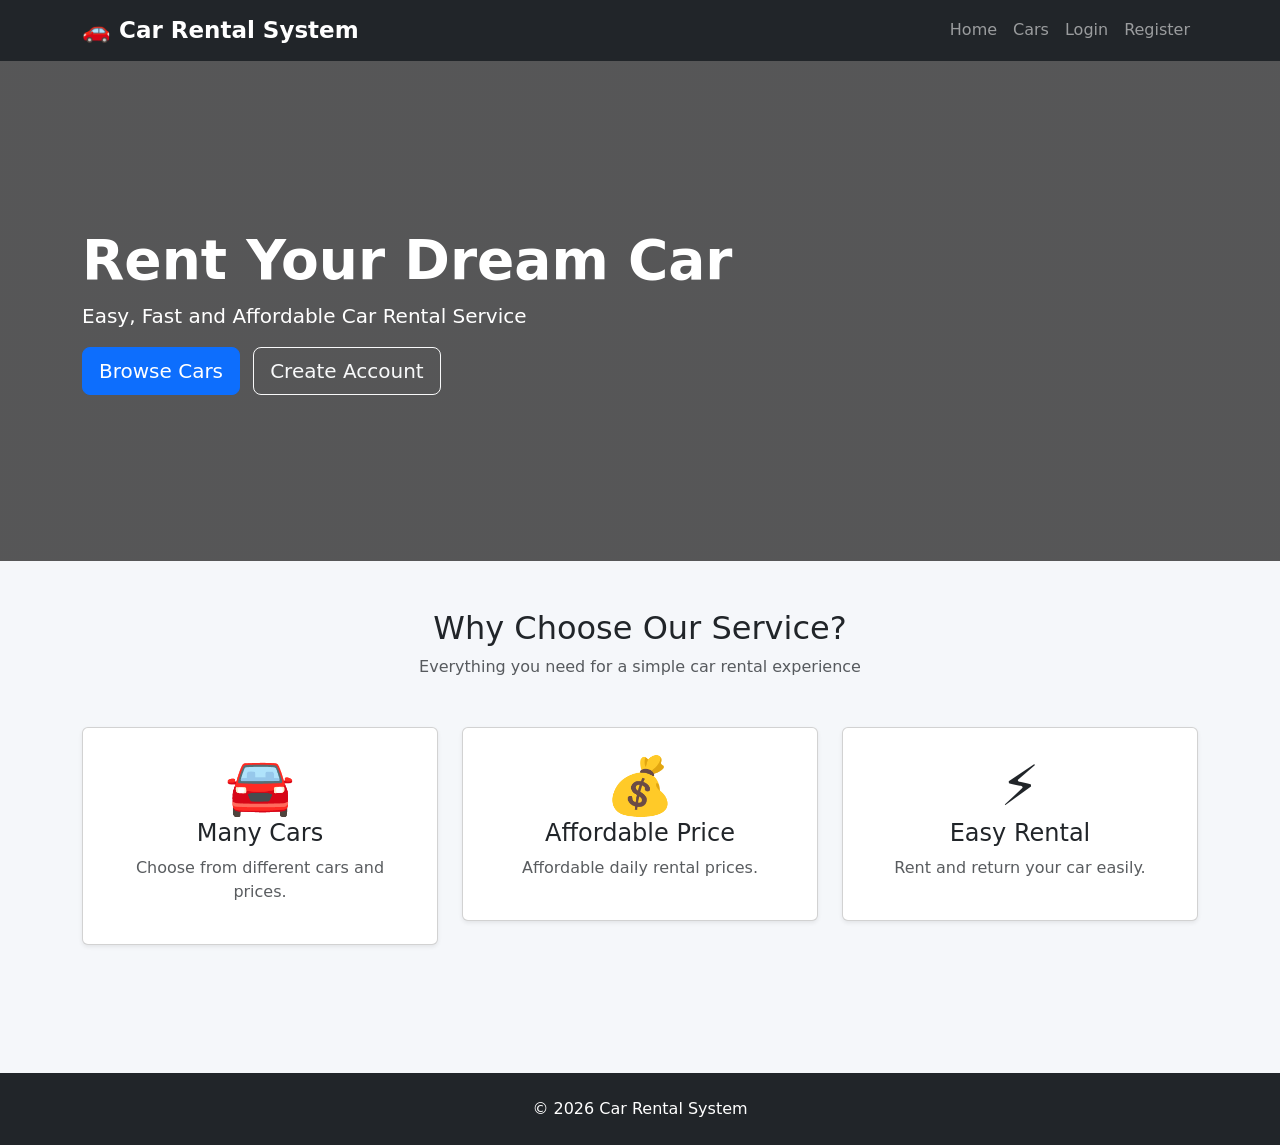
==== Rental_car/index.html @ 581799af "Make code" ====
<!DOCTYPE html>
<html lang="en">
<head>
    <meta charset="UTF-8">
    <meta name="viewport" content="width=device-width, initial-scale=1.0">

    <title>Car Rental System</title>

    <link
        href="https://cdn.jsdelivr.net/npm/bootstrap@5.3.3/dist/css/bootstrap.min.css"
        rel="stylesheet"
    >

    <style>
        body {
            background: #f5f7fa;
        }

        .navbar-brand {
            font-weight: bold;
            font-size: 23px;
        }

        .hero {
            min-height: 500px;
            display: flex;
            align-items: center;
            background:
                linear-gradient(
                    rgba(0, 0, 0, 0.65),
                    rgba(0, 0, 0, 0.65)
                ),
                url("https://images.unsplash.com/photo-1503376780353-7e6692767b70")
                center/cover;
            color: white;
        }

        .hero h1 {
            font-size: 55px;
            font-weight: bold;
        }

        .section {
            display: none;
        }

        .section.active {
            display: block;
        }

        .car-card {
            transition: 0.3s;
            border: none;
            overflow: hidden;
        }

        .car-card:hover {
            transform: translateY(-7px);
        }

        .car-image {
            height: 220px;
            object-fit: cover;
        }

        .dashboard-card {
            border: none;
            border-radius: 15px;
        }

        .dashboard-icon {
            font-size: 35px;
        }

        .auth-card {
            max-width: 500px;
            margin: auto;
        }

        .profile-box {
            background: white;
            border-radius: 15px;
            padding: 30px;
        }

        footer {
            margin-top: 80px;
        }

        .status-available {
            color: green;
            font-weight: bold;
        }

        .status-rented {
            color: red;
            font-weight: bold;
        }

        .table-responsive {
            border-radius: 10px;
        }
    </style>
</head>

<body>


<!-- ================= NAVBAR ================= -->

<nav class="navbar navbar-expand-lg navbar-dark bg-dark sticky-top">

    <div class="container">

        <a
            class="navbar-brand"
            href="#"
            onclick="showSection('home')"
        >
            🚗 Car Rental System
        </a>

        <button
            class="navbar-toggler"
            type="button"
            data-bs-toggle="collapse"
            data-bs-target="#navbarMenu"
        >
            <span class="navbar-toggler-icon"></span>
        </button>

        <div
            class="collapse navbar-collapse"
            id="navbarMenu"
        >

            <ul class="navbar-nav ms-auto">

                <li class="nav-item">
                    <a
                        class="nav-link"
                        href="#"
                        onclick="showSection('home')"
                    >
                        Home
                    </a>
                </li>

                <li class="nav-item">
                    <a
                        class="nav-link"
                        href="#"
                        onclick="showSection('cars')"
                    >
                        Cars
                    </a>
                </li>

                <li
                    class="nav-item"
                    id="myRentalMenu"
                    style="display:none;"
                >
                    <a
                        class="nav-link"
                        href="#"
                        onclick="showSection('myRentals')"
                    >
                        My Rentals
                    </a>
                </li>

                <li
                    class="nav-item"
                    id="profileMenu"
                    style="display:none;"
                >
                    <a
                        class="nav-link"
                        href="#"
                        onclick="showSection('profile')"
                    >
                        Profile
                    </a>
                </li>

                <li
                    class="nav-item"
                    id="adminMenu"
                    style="display:none;"
                >
                    <a
                        class="nav-link"
                        href="#"
                        onclick="showSection('admin')"
                    >
                        Admin
                    </a>
                </li>

                <li
                    class="nav-item"
                    id="loginMenu"
                >
                    <a
                        class="nav-link"
                        href="#"
                        onclick="showSection('login')"
                    >
                        Login
                    </a>
                </li>

                <li
                    class="nav-item"
                    id="registerMenu"
                >
                    <a
                        class="nav-link"
                        href="#"
                        onclick="showSection('register')"
                    >
                        Register
                    </a>
                </li>

                <li
                    class="nav-item"
                    id="logoutMenu"
                    style="display:none;"
                >
                    <a
                        class="nav-link text-danger"
                        href="#"
                        onclick="logout()"
                    >
                        Logout
                    </a>
                </li>

            </ul>

        </div>

    </div>

</nav>


<!-- ================= HOME ================= -->

<section
    id="home"
    class="section active"
>

    <div class="hero">

        <div class="container">

            <h1>
                Rent Your Dream Car
            </h1>

            <p class="lead">
                Easy, Fast and Affordable Car Rental Service
            </p>

            <button
                class="btn btn-primary btn-lg me-2"
                onclick="showSection('cars')"
            >
                Browse Cars
            </button>

            <button
                class="btn btn-outline-light btn-lg"
                onclick="showSection('register')"
            >
                Create Account
            </button>

        </div>

    </div>


    <div class="container py-5">

        <div class="text-center mb-5">

            <h2>
                Why Choose Our Service?
            </h2>

            <p class="text-muted">
                Everything you need for a simple car rental experience
            </p>

        </div>


        <div class="row g-4">

            <div class="col-md-4">

                <div class="card shadow-sm text-center p-4">

                    <div class="display-4">
                        🚘
                    </div>

                    <h4>
                        Many Cars
                    </h4>

                    <p class="text-muted">
                        Choose from different cars and prices.
                    </p>

                </div>

            </div>


            <div class="col-md-4">

                <div class="card shadow-sm text-center p-4">

                    <div class="display-4">
                        💰
                    </div>

                    <h4>
                        Affordable Price
                    </h4>

                    <p class="text-muted">
                        Affordable daily rental prices.
                    </p>

                </div>

            </div>


            <div class="col-md-4">

                <div class="card shadow-sm text-center p-4">

                    <div class="display-4">
                        ⚡
                    </div>

                    <h4>
                        Easy Rental
                    </h4>

                    <p class="text-muted">
                        Rent and return your car easily.
                    </p>

                </div>

            </div>

        </div>

    </div>

</section>


<!-- ================= CARS ================= -->

<section
    id="cars"
    class="section"
>

    <div class="container py-5">

        <div class="text-center mb-4">

            <h2>
                Available Cars
            </h2>

            <p class="text-muted">
                Find the perfect car for your trip
            </p>

        </div>


        <div class="row mb-4 g-3">

            <div class="col-md-6">

                <input
                    type="text"
                    id="searchCar"
                    class="form-control"
                    placeholder="Search car..."
                    onkeyup="displayCars()"
                >

            </div>


            <div class="col-md-3">

                <select
                    id="filterType"
                    class="form-select"
                    onchange="displayCars()"
                >

                    <option value="All">
                        All Types
                    </option>

                    <option value="Sedan">
                        Sedan
                    </option>

                    <option value="SUV">
                        SUV
                    </option>

                    <option value="Pickup">
                        Pickup
                    </option>

                    <option value="Luxury">
                        Luxury
                    </option>

                </select>

            </div>

        </div>


        <div
            class="row g-4"
            id="carList"
        ></div>

    </div>

</section>


<!-- ================= LOGIN ================= -->

<section
    id="login"
    class="section"
>

    <div class="container py-5">

        <div class="card shadow p-4 auth-card">

            <h2 class="text-center mb-4">
                Login
            </h2>


            <div class="mb-3">

                <label class="form-label">
                    Email
                </label>

                <input
                    type="email"
                    id="loginEmail"
                    class="form-control"
                    placeholder="Enter your email"
                >

            </div>


            <div class="mb-3">

                <label class="form-label">
                    Password
                </label>

                <input
                    type="password"
                    id="loginPassword"
                    class="form-control"
                    placeholder="Enter your password"
                >

            </div>


            <div class="mb-3">

                <label class="form-label">
                    Login As
                </label>

                <select
                    id="loginRole"
                    class="form-select"
                >

                    <option value="customer">
                        Customer
                    </option>

                    <option value="admin">
                        Admin
                    </option>

                </select>

            </div>


            <button
                class="btn btn-primary w-100"
                onclick="login()"
            >
                Login
            </button>


            <div class="text-center mt-4">

                <p class="mb-1">
                    Don't have an account?
                </p>

                <button
                    class="btn btn-outline-primary"
                    onclick="showSection('register')"
                >
                    Create Customer Account
                </button>

            </div>


            <hr>


            <div class="text-center">

                <small class="text-muted">
                    Admin Login
                </small>

                <br>

                <small>
                    Email: admin@gmail.com
                </small>

                <br>

                <small>
                    Password: admin123
                </small>

            </div>

        </div>

    </div>

</section>


<!-- ================= REGISTER ================= -->

<section
    id="register"
    class="section"
>

    <div class="container py-5">

        <div class="card shadow p-4 auth-card">

            <h2 class="text-center mb-4">
                Customer Registration
            </h2>


            <div class="mb-3">

                <label class="form-label">
                    Full Name
                </label>

                <input
                    type="text"
                    id="registerName"
                    class="form-control"
                    placeholder="Enter your full name"
                >

            </div>


            <div class="mb-3">

                <label class="form-label">
                    Email
                </label>

                <input
                    type="email"
                    id="registerEmail"
                    class="form-control"
                    placeholder="Enter your email"
                >

            </div>


            <div class="mb-3">

                <label class="form-label">
                    Phone
                </label>

                <input
                    type="text"
                    id="registerPhone"
                    class="form-control"
                    placeholder="Enter phone number"
                >

            </div>


            <div class="mb-3">

                <label class="form-label">
                    Password
                </label>

                <input
                    type="password"
                    id="registerPassword"
                    class="form-control"
                    placeholder="Create password"
                >

            </div>


            <div class="mb-3">

                <label class="form-label">
                    Confirm Password
                </label>

                <input
                    type="password"
                    id="registerConfirmPassword"
                    class="form-control"
                    placeholder="Confirm password"
                >

            </div>


            <button
                class="btn btn-success w-100"
                onclick="registerCustomer()"
            >
                Create Account
            </button>

        </div>

    </div>

</section>


<!-- ================= RENTAL ================= -->

<section
    id="rental"
    class="section"
>

    <div class="container py-5">

        <div class="card shadow p-4 auth-card">

            <h2 class="mb-4">
                Rent Car
            </h2>


            <div id="selectedCarInfo"></div>


            <div class="mb-3">

                <label class="form-label">
                    Rental Date
                </label>

                <input
                    type="date"
                    id="rentalDate"
                    class="form-control"
                >

            </div>


            <div class="mb-3">

                <label class="form-label">
                    Return Date
                </label>

                <input
                    type="date"
                    id="returnDate"
                    class="form-control"
                >

            </div>


            <div class="alert alert-info">

                <strong>
                    Note:
                </strong>

                Rental price is calculated per day.

            </div>


            <button
                class="btn btn-success w-100"
                onclick="confirmRental()"
            >
                Confirm Rental
            </button>

        </div>

    </div>

</section>


<!-- ================= MY RENTALS ================= -->

<section
    id="myRentals"
    class="section"
>

    <div class="container py-5">

        <div class="d-flex justify-content-between align-items-center mb-4">

            <h2>
                My Rentals
            </h2>

            <button
                class="btn btn-primary"
                onclick="showSection('cars')"
            >
                Rent Another Car
            </button>

        </div>


        <div class="table-responsive">

            <table class="table table-bordered table-hover bg-white">

                <thead class="table-dark">

                    <tr>

                        <th>ID</th>

                        <th>Car</th>

                        <th>Rental Date</th>

                        <th>Return Date</th>

                        <th>Days</th>

                        <th>Rental</th>

                        <th>Late Fee</th>

                        <th>Total</th>

                        <th>Status</th>

                        <th>Action</th>

                    </tr>

                </thead>

                <tbody
                    id="rentalTable"
                ></tbody>

            </table>

        </div>

    </div>

</section>


<!-- ================= PROFILE ================= -->

<section
    id="profile"
    class="section"
>

    <div class="container py-5">

        <div class="profile-box shadow">

            <h2 class="mb-4">
                My Profile
            </h2>

            <div id="profileInfo"></div>

        </div>

    </div>

</section>


<!-- ================= ADMIN ================= -->

<section
    id="admin"
    class="section"
>

    <div class="container py-5">

        <div class="d-flex justify-content-between mb-4">

            <h2>
                Admin Dashboard
            </h2>

            <span
                class="badge bg-dark p-2"
            >
                Administrator
            </span>

        </div>


        <!-- DASHBOARD CARDS -->

        <div class="row g-4 mb-5">

            <div class="col-md-3">

                <div class="card dashboard-card shadow p-4 text-center">

                    <div class="dashboard-icon">
                        🚗
                    </div>

                    <h6>
                        Total Cars
                    </h6>

                    <h2 id="totalCars">
                        0
                    </h2>

                </div>

            </div>


            <div class="col-md-3">

                <div class="card dashboard-card shadow p-4 text-center">

                    <div class="dashboard-icon">
                        ✅
                    </div>

                    <h6>
                        Available
                    </h6>

                    <h2 id="availableCars">
                        0
                    </h2>

                </div>

            </div>


            <div class="col-md-3">

                <div class="card dashboard-card shadow p-4 text-center">

                    <div class="dashboard-icon">
                        🔑
                    </div>

                    <h6>
                        Rented
                    </h6>

                    <h2 id="rentedCars">
                        0
                    </h2>

                </div>

            </div>


            <div class="col-md-3">

                <div class="card dashboard-card shadow p-4 text-center">

                    <div class="dashboard-icon">
                        👥
                    </div>

                    <h6>
                        Customers
                    </h6>

                    <h2 id="totalCustomers">
                        0
                    </h2>

                </div>

            </div>

        </div>


        <!-- ADD CAR -->

        <div class="card shadow p-4 mb-5">

            <h4 class="mb-4">
                Add New Car
            </h4>

            <div class="row g-3">

                <div class="col-md-3">

                    <input
                        type="text"
                        id="carName"
                        class="form-control"
                        placeholder="Car Name"
                    >

                </div>


                <div class="col-md-2">

                    <select
                        id="carType"
                        class="form-select"
                    >

                        <option value="Sedan">
                            Sedan
                        </option>

                        <option value="SUV">
                            SUV
                        </option>

                        <option value="Pickup">
                            Pickup
                        </option>

                        <option value="Luxury">
                            Luxury
                        </option>

                    </select>

                </div>


                <div class="col-md-2">

                    <input
                        type="number"
                        id="carPrice"
                        class="form-control"
                        placeholder="Price / Day"
                    >

                </div>


                <div class="col-md-3">

                    <input
                        type="text"
                        id="carImage"
                        class="form-control"
                        placeholder="Image URL"
                    >

                </div>


                <div class="col-md-2">

                    <button
                        class="btn btn-success w-100"
                        onclick="addCar()"
                    >
                        Add Car
                    </button>

                </div>

            </div>

        </div>


        <!-- CAR MANAGEMENT -->

        <div class="card shadow p-4 mb-5">

            <h4 class="mb-4">
                Manage Cars
            </h4>

            <div class="table-responsive">

                <table class="table table-bordered">

                    <thead class="table-dark">

                        <tr>

                            <th>ID</th>

                            <th>Car</th>

                            <th>Type</th>

                            <th>Price</th>

                            <th>Status</th>

                            <th>Action</th>

                        </tr>

                    </thead>

                    <tbody
                        id="adminCarTable"
                    ></tbody>

                </table>

            </div>

        </div>


        <!-- CUSTOMERS -->

        <div class="card shadow p-4 mb-5">

            <h4 class="mb-4">
                Customer Management
            </h4>

            <div class="table-responsive">

                <table class="table table-bordered">

                    <thead class="table-dark">

                        <tr>

                            <th>ID</th>

                            <th>Name</th>

                            <th>Email</th>

                            <th>Phone</th>

                            <th>Action</th>

                        </tr>

                    </thead>

                    <tbody
                        id="customerTable"
                    ></tbody>

                </table>

            </div>

        </div>


        <!-- RENTALS -->

        <div class="card shadow p-4">

            <h4 class="mb-4">
                Rental Management
            </h4>

            <div class="table-responsive">

                <table class="table table-bordered">

                    <thead class="table-dark">

                        <tr>

                            <th>ID</th>

                            <th>Customer</th>

                            <th>Car</th>

                            <th>Rental Date</th>

                            <th>Return Date</th>

                            <th>Total</th>

                            <th>Status</th>

                        </tr>

                    </thead>

                    <tbody
                        id="adminRentalTable"
                    ></tbody>

                </table>

            </div>

        </div>

    </div>

</section>


<!-- ================= FOOTER ================= -->

<footer class="bg-dark text-white text-center p-4">

    <p class="mb-0">
        © 2026 Car Rental System
    </p>

</footer>


<script>

/* ================= DEFAULT CARS ================= */

let cars =
JSON.parse(localStorage.getItem("cars")) || [

    {
        id: 1,
        name: "Toyota Camry",
        type: "Sedan",
        price: 45,
        image: "https://images.unsplash.com/photo-1621007947382-bb3c3994e3fb"
    },

    {
        id: 2,
        name: "Honda Civic",
        type: "Sedan",
        price: 40,
        image: "https://images.unsplash.com/photo-1552519507-da3b142c6e3d"
    },

    {
        id: 3,
        name: "Toyota RAV4",
        type: "SUV",
        price: 55,
        image: "https://images.unsplash.com/photo-1519641471654-76ce0107ad1b"
    },

    {
        id: 4,
        name: "Ford Ranger",
        type: "Pickup",
        price: 60,
        image: "https://images.unsplash.com/photo-1592838064575-70ed626d3a0e"
    },

    {
        id: 5,
        name: "Toyota Fortuner",
        type: "SUV",
        price: 65,
        image: "https://images.unsplash.com/photo-1606664515524-ed2f786a0bd6"
    },

    {
        id: 6,
        name: "Mercedes C-Class",
        type: "Luxury",
        price: 100,
        image: "https://images.unsplash.com/photo-1618843479313-40f8afb4b4d8"
    }

];


/* ================= CUSTOMERS ================= */

let customers =
JSON.parse(localStorage.getItem("customers")) || [];


/* ================= RENTALS ================= */

let rentals =
JSON.parse(localStorage.getItem("rentals")) || [];


/* ================= CURRENT USER ================= */

let currentUser =
JSON.parse(localStorage.getItem("currentUser")) || null;


/* ================= SELECTED CAR ================= */

let selectedCar = null;


/* ================= ADMIN ACCOUNT ================= */

const ADMIN_EMAIL =
"admin@gmail.com";

const ADMIN_PASSWORD =
"admin123";


/* ================= SAVE FUNCTIONS ================= */

function saveCars() {

    localStorage.setItem(
        "cars",
        JSON.stringify(cars)
    );

}


function saveCustomers() {

    localStorage.setItem(
        "customers",
        JSON.stringify(customers)
    );

}


function saveRentals() {

    localStorage.setItem(
        "rentals",
        JSON.stringify(rentals)
    );

}


/* ================= SHOW SECTION ================= */

function showSection(sectionId) {

    document
        .querySelectorAll(".section")
        .forEach(section => {

            section.classList.remove("active");

        });


    const section =
        document.getElementById(sectionId);


    if (section) {

        section.classList.add("active");

    }


    if (sectionId === "cars") {

        displayCars();

    }


    if (sectionId === "myRentals") {

        displayMyRentals();

    }


    if (sectionId === "profile") {

        displayProfile();

    }


    if (sectionId === "admin") {

        displayAdmin();

    }


    window.scrollTo(0, 0);

}


/* ================= REGISTER ================= */

function registerCustomer() {

    const name =
        document
        .getElementById("registerName")
        .value.trim();


    const email =
        document
        .getElementById("registerEmail")
        .value.trim()
        .toLowerCase();


    const phone =
        document
        .getElementById("registerPhone")
        .value.trim();


    const password =
        document
        .getElementById("registerPassword")
        .value;


    const confirmPassword =
        document
        .getElementById("registerConfirmPassword")
        .value;


    if (
        !name ||
        !email ||
        !phone ||
        !password ||
        !confirmPassword
    ) {

        alert(
            "Please fill in all fields."
        );

        return;

    }


    if (password !== confirmPassword) {

        alert(
            "Passwords do not match."
        );

        return;

    }


    if (password.length < 4) {

        alert(
            "Password must be at least 4 characters."
        );

        return;

    }


    if (
        email === ADMIN_EMAIL
    ) {

        alert(
            "This email is reserved for Admin."
        );

        return;

    }


    const existingCustomer =
        customers.find(
            customer =>
            customer.email === email
        );


    if (existingCustomer) {

        alert(
            "This email is already registered."
        );

        return;

    }


    const customer = {

        id: Date.now(),

        name: name,

        email: email,

        phone: phone,

        password: password

    };


    customers.push(customer);

    saveCustomers();


    alert(
        "Account created successfully!"
    );


    document
        .getElementById("registerName")
        .value = "";

    document
        .getElementById("registerEmail")
        .value = "";

    document
        .getElementById("registerPhone")
        .value = "";

    document
        .getElementById("registerPassword")
        .value = "";

    document
        .getElementById("registerConfirmPassword")
        .value = "";


    showSection("login");

}


/* ================= LOGIN ================= */

function login() {

    const email =
        document
        .getElementById("loginEmail")
        .value.trim()
        .toLowerCase();


    const password =
        document
        .getElementById("loginPassword")
        .value;


    const role =
        document
        .getElementById("loginRole")
        .value;


    if (!email || !password) {

        alert(
            "Please enter email and password."
        );

        return;

    }


    /* ADMIN LOGIN */

    if (role === "admin") {

        if (
            email === ADMIN_EMAIL &&
            password === ADMIN_PASSWORD
        ) {

            currentUser = {

                role: "admin",

                email: ADMIN_EMAIL,

                name: "Administrator"

            };


            localStorage.setItem(
                "currentUser",
                JSON.stringify(currentUser)
            );


            alert(
                "Admin login successful!"
            );


            updateNavbar();

            showSection("admin");

            return;

        }


        alert(
            "Invalid Admin email or password."
        );

        return;

    }


    /* CUSTOMER LOGIN */

    const customer =
        customers.find(
            user =>
            user.email === email &&
            user.password === password
        );


    if (!customer) {

        alert(
            "Invalid Customer email or password."
        );

        return;

    }


    currentUser = {

        role: "customer",

        id: customer.id,

        name: customer.name,

        email: customer.email,

        phone: customer.phone

    };


    localStorage.setItem(
        "currentUser",
        JSON.stringify(currentUser)
    );


    alert(
        "Customer login successful!"
    );


    updateNavbar();

    showSection("cars");

}


/* ================= LOGOUT ================= */

function logout() {

    currentUser = null;

    localStorage.removeItem(
        "currentUser"
    );


    updateNavbar();

    alert(
        "You have been logged out."
    );


    showSection("home");

}


/* ================= NAVBAR ================= */

function updateNavbar() {

    document
        .getElementById("loginMenu")
        .style.display =
        currentUser
        ? "none"
        : "block";


    document
        .getElementById("registerMenu")
        .style.display =
        currentUser
        ? "none"
        : "block";


    document
        .getElementById("logoutMenu")
        .style.display =
        currentUser
        ? "block"
        : "none";


    document
        .getElementById("myRentalMenu")
        .style.display =
        currentUser &&
        currentUser.role === "customer"
        ? "block"
        : "none";


    document
        .getElementById("profileMenu")
        .style.display =
        currentUser &&
        currentUser.role === "customer"
        ? "block"
        : "none";


    document
        .getElementById("adminMenu")
        .style.display =
        currentUser &&
        currentUser.role === "admin"
        ? "block"
        : "none";

}


/* ================= DISPLAY CARS ================= */

function displayCars() {

    const search =
        document
        .getElementById("searchCar")
        ?.value
        .toLowerCase() || "";


    const type =
        document
        .getElementById("filterType")
        ?.value || "All";


    const rentedCarIds =
        rentals

        .filter(
            rental =>
            rental.status === "Rented"
        )

        .map(
            rental =>
            rental.carId
        );


    const carList =
        document.getElementById(
            "carList"
        );


    carList.innerHTML = "";


    cars

        .filter(car =>
            car.name
            .toLowerCase()
            .includes(search)
        )

        .filter(car =>
            type === "All" ||
            car.type === type
        )

        .forEach(car => {

            const isRented =
                rentedCarIds.includes(
                    car.id
                );


            carList.innerHTML += `

                <div class="col-md-4">

                    <div class="card car-card shadow-sm h-100">

                        <img
                            src="${car.image}?auto=format&fit=crop&w=900&q=80"
                            class="card-img-top car-image"
                        >

                        <div class="card-body">

                            <h5 class="card-title">
                                ${car.name}
                            </h5>

                            <p class="text-muted mb-2">
                                Type: ${car.type}
                            </p>

                            <h4 class="text-primary">
                                $${car.price}
                                <small class="text-muted">
                                    / day
                                </small>
                            </h4>

                            <p>

                                <span class="badge ${
                                    isRented
                                    ? "bg-danger"
                                    : "bg-success"
                                }">

                                    ${
                                        isRented
                                        ? "Rented"
                                        : "Available"
                                    }

                                </span>

                            </p>

                            <button
                                class="btn ${
                                    isRented
                                    ? "btn-secondary"
                                    : "btn-primary"
                                } w-100"

                                ${
                                    isRented
                                    ? "disabled"
                                    : `onclick="rentCar(${car.id})"`
                                }
                            >

                                ${
                                    isRented
                                    ? "Not Available"
                                    : "Rent Now"
                                }

                            </button>

                        </div>

                    </div>

                </div>

            `;

        });

}


/* ================= RENT CAR ================= */

function rentCar(carId) {

    if (
        !currentUser ||
        currentUser.role !== "customer"
    ) {

        alert(
            "Please login as Customer first."
        );

        showSection("login");

        return;

    }


    selectedCar =
        cars.find(
            car => car.id === carId
        );


    if (!selectedCar) {

        return;

    }


    document
        .getElementById(
            "selectedCarInfo"
        )
        .innerHTML = `

        <div class="alert alert-primary">

            <h5>
                ${selectedCar.name}
            </h5>

            <p class="mb-0">
                Type: ${selectedCar.type}
            </p>

            <p class="mb-0">
                Price: $${selectedCar.price} / day
            </p>

        </div>

    `;


    showSection("rental");

}


/* ================= CONFIRM RENTAL ================= */

function confirmRental() {

    if (!selectedCar) {

        return;

    }


    const rentalDate =
        document
        .getElementById("rentalDate")
        .value;


    const returnDate =
        document
        .getElementById("returnDate")
        .value;


    if (!rentalDate || !returnDate) {

        alert(
            "Please select both dates."
        );

        return;

    }


    const start =
        new Date(rentalDate);


    const end =
        new Date(returnDate);


    if (end <= start) {

        alert(
            "Return date must be after rental date."
        );

        return;

    }


    const milliseconds =
        end - start;


    const days =
        Math.ceil(
            milliseconds /
            (1000 * 60 * 60 * 24)
        );


    const rentalPrice =
        days * selectedCar.price;


    const rental = {

        id: Date.now(),

        customerId:
            currentUser.id,

        customerName:
            currentUser.name,

        customerEmail:
            currentUser.email,

        carId:
            selectedCar.id,

        carName:
            selectedCar.name,

        pricePerDay:
            selectedCar.price,

        rentalDate:
            rentalDate,

        returnDate:
            returnDate,

        days:
            days,

        rentalPrice:
            rentalPrice,

        lateFee:
            0,

        total:
            rentalPrice,

        status:
            "Rented",

        payment:
            "Pending"

    };


    rentals.push(rental);

    saveRentals();


    alert(
        "Rental successful!\n\n" +
        "Car: " + selectedCar.name +
        "\nDays: " + days +
        "\nTotal: $" + rentalPrice
    );


    selectedCar = null;


    showSection("myRentals");

}


/* ================= MY RENTALS ================= */

function displayMyRentals() {

    const table =
        document.getElementById(
            "rentalTable"
        );


    table.innerHTML = "";


    if (
        !currentUser ||
        currentUser.role !== "customer"
    ) {

        table.innerHTML = `

            <tr>

                <td
                    colspan="10"
                    class="text-center"
                >
                    Please login as Customer.
                </td>

            </tr>

        `;

        return;

    }


    const myRentals =
        rentals.filter(
            rental =>
            rental.customerId ===
            currentUser.id
        );


    if (myRentals.length === 0) {

        table.innerHTML = `

            <tr>

                <td
                    colspan="10"
                    class="text-center"
                >

                    You have no rental records.

                </td>

            </tr>

        `;

        return;

    }


    myRentals.forEach(rental => {

        table.innerHTML += `

            <tr>

                <td>
                    ${rental.id}
                </td>

                <td>
                    ${rental.carName}
                </td>

                <td>
                    ${rental.rentalDate}
                </td>

                <td>
                    ${rental.returnDate}
                </td>

                <td>
                    ${rental.days}
                </td>

                <td>
                    $${rental.rentalPrice}
                </td>

                <td>
                    $${rental.lateFee}
                </td>

                <td>
                    <strong>
                        $${rental.total}
                    </strong>
                </td>

                <td>

                    <span class="badge ${
                        rental.status === "Rented"
                        ? "bg-warning text-dark"
                        : "bg-success"
                    }">

                        ${rental.status}

                    </span>

                </td>

                <td>

                    ${
                        rental.status === "Rented"

                        ?

                        `

                        <button
                            class="btn btn-sm btn-danger mb-1"
                            onclick="returnCar(${rental.id})"
                        >
                            Return
                        </button>

                        <button
                            class="btn btn-sm btn-success"
                            onclick="payRental(${rental.id})"
                        >
                            Pay
                        </button>

                        `

                        :

                        `

                        <span class="text-success">
                            Completed
                        </span>

                        `

                    }

                </td>

            </tr>

        `;

    });

}


/* ================= RETURN CAR ================= */

function returnCar(rentalId) {

    const rental =
        rentals.find(
            r => r.id === rentalId
        );


    if (!rental) {

        return;

    }


    const today =
        new Date();


    const expectedReturn =
        new Date(
            rental.returnDate
        );


    let lateFee = 0;


    if (today > expectedReturn) {

        const difference =
            today - expectedReturn;


        const lateDays =
            Math.ceil(
                difference /
                (1000 * 60 * 60 * 24)
            );


        lateFee =
            lateDays * 20;


        alert(
            "Late Return!\n" +
            "Late Days: " +
            lateDays +
            "\nLate Fee: $" +
            lateFee
        );

    }


    rental.lateFee =
        lateFee;


    rental.total =
        rental.rentalPrice +
        lateFee;


    rental.status =
        "Returned";


    saveRentals();


    alert(
        "Car returned successfully!\n" +
        "Total: $" +
        rental.total
    );


    displayMyRentals();

    displayCars();

}


/* ================= PAYMENT ================= */

function payRental(rentalId) {

    const rental =
        rentals.find(
            r => r.id === rentalId
        );


    if (!rental) {

        return;

    }


    if (rental.payment === "Paid") {

        alert(
            "This rental has already been paid."
        );

        return;

    }


    const confirmPayment =
        confirm(
            "Pay $" +
            rental.total +
            " for this rental?"
        );


    if (!confirmPayment) {

        return;

    }


    rental.payment =
        "Paid";


    saveRentals();


    alert(
        "Payment successful!"
    );


    displayMyRentals();

}


/* ================= PROFILE ================= */

function displayProfile() {

    const profile =
        document.getElementById(
            "profileInfo"
        );


    if (
        !currentUser ||
        currentUser.role !== "customer"
    ) {

        profile.innerHTML = `
            <div class="alert alert-warning">
                Please login as Customer.
            </div>
        `;

        return;

    }


    profile.innerHTML = `

        <div class="row">

            <div class="col-md-6">

                <h5>
                    Full Name
                </h5>

                <p>
                    ${currentUser.name}
                </p>

            </div>


            <div class="col-md-6">

                <h5>
                    Email
                </h5>

                <p>
                    ${currentUser.email}
                </p>

            </div>


            <div class="col-md-6">

                <h5>
                    Phone
                </h5>

                <p>
                    ${currentUser.phone}
                </p>

            </div>


            <div class="col-md-6">

                <h5>
                    Account Type
                </h5>

                <p>
                    Customer
                </p>

            </div>

        </div>

    `;

}


/* ================= ADD CAR ================= */

function addCar() {

    if (
        !currentUser ||
        currentUser.role !== "admin"
    ) {

        alert(
            "Admin access required."
        );

        return;

    }


    const name =
        document
        .getElementById("carName")
        .value.trim();


    const type =
        document
        .getElementById("carType")
        .value;


    const price =
        Number(
            document
            .getElementById("carPrice")
            .value
        );


    const image =
        document
        .getElementById("carImage")
        .value.trim();


    if (!name || !price) {

        alert(
            "Please enter car name and price."
        );

        return;

    }


    const newCar = {

        id: Date.now(),

        name: name,

        type: type,

        price: price,

        image:
            image ||
            "https://images.unsplash.com/photo-1503376780353-7e6692767b70"

    };


    cars.push(newCar);

    saveCars();


    document
        .getElementById("carName")
        .value = "";


    document
        .getElementById("carPrice")
        .value = "";


    document
        .getElementById("carImage")
        .value = "";


    alert(
        "Car added successfully!"
    );


    displayAdmin();

    displayCars();

}


/* ================= DELETE CAR ================= */

function deleteCar(carId) {

    const car =
        cars.find(
            c => c.id === carId
        );


    if (!car) {

        return;

    }


    const used =
        rentals.some(
            rental =>
            rental.carId === carId &&
            rental.status === "Rented"
        );


    if (used) {

        alert(
            "This car is currently rented."
        );

        return;

    }


    const confirmDelete =
        confirm(
            "Delete " +
            car.name +
            "?"
        );


    if (!confirmDelete) {

        return;

    }


    cars =
        cars.filter(
            car =>
            car.id !== carId
        );


    saveCars();


    displayAdmin();

    displayCars();

}


/* ================= EDIT CAR ================= */

function editCar(carId) {

    const car =
        cars.find(
            c => c.id === carId
        );


    if (!car) {

        return;

    }


    const newName =
        prompt(
            "Enter car name:",
            car.name
        );


    if (!newName) {

        return;

    }


    const newPrice =
        prompt(
            "Enter price per day:",
            car.price
        );


    if (!newPrice) {

        return;

    }


    car.name =
        newName;


    car.price =
        Number(newPrice);


    saveCars();


    displayAdmin();

    displayCars();

}


/* ================= ADMIN DASHBOARD ================= */

function displayAdmin() {

    if (
        !currentUser ||
        currentUser.role !== "admin"
    ) {

        alert(
            "Admin access required."
        );

        showSection("login");

        return;

    }


    const rentedCars =
        rentals.filter(
            rental =>
            rental.status === "Rented"
        );


    document
        .getElementById("totalCars")
        .innerText =
        cars.length;


    document
        .getElementById("availableCars")
        .innerText =
        cars.length -
        rentedCars.length;


    document
        .getElementById("rentedCars")
        .innerText =
        rentedCars.length;


    document
        .getElementById("totalCustomers")
        .innerText =
        customers.length;


    displayAdminCars();

    displayCustomers();

    displayAdminRentals();

}


/* ================= ADMIN CAR TABLE ================= */

function displayAdminCars() {

    const table =
        document.getElementById(
            "adminCarTable"
        );


    table.innerHTML = "";


    cars.forEach(car => {

        const rented =
            rentals.some(
                rental =>
                rental.carId === car.id &&
                rental.status === "Rented"
            );


        table.innerHTML += `

            <tr>

                <td>
                    ${car.id}
                </td>

                <td>
                    ${car.name}
                </td>

                <td>
                    ${car.type}
                </td>

                <td>
                    $${car.price}
                </td>

                <td>

                    <span class="badge ${
                        rented
                        ? "bg-danger"
                        : "bg-success"
                    }">

                        ${
                            rented
                            ? "Rented"
                            : "Available"
                        }

                    </span>

                </td>

                <td>

                    <button
                        class="btn btn-sm btn-warning"
                        onclick="editCar(${car.id})"
                    >
                        Edit
                    </button>

                    <button
                        class="btn btn-sm btn-danger"
                        onclick="deleteCar(${car.id})"
                    >
                        Delete
                    </button>

                </td>

            </tr>

        `;

    });

}


/* ================= CUSTOMER TABLE ================= */

function displayCustomers() {

    const table =
        document.getElementById(
            "customerTable"
        );


    table.innerHTML = "";


    customers.forEach(customer => {

        table.innerHTML += `

            <tr>

                <td>
                    ${customer.id}
                </td>

                <td>
                    ${customer.name}
                </td>

                <td>
                    ${customer.email}
                </td>

                <td>
                    ${customer.phone}
                </td>

                <td>

                    <button
                        class="btn btn-sm btn-danger"
                        onclick="deleteCustomer(${customer.id})"
                    >
                        Delete
                    </button>

                </td>

            </tr>

        `;

    });

}


/* ================= DELETE CUSTOMER ================= */

function deleteCustomer(customerId) {

    const customer =
        customers.find(
            c => c.id === customerId
        );


    if (!customer) {

        return;

    }


    const confirmDelete =
        confirm(
            "Delete customer " +
            customer.name +
            "?"
        );


    if (!confirmDelete) {

        return;

    }


    customers =
        customers.filter(
            customer =>
            customer.id !== customerId
        );


    saveCustomers();


    displayAdmin();

}


/* ================= ADMIN RENTAL TABLE ================= */

function displayAdminRentals() {

    const table =
        document.getElementById(
            "adminRentalTable"
        );


    table.innerHTML = "";


    if (rentals.length === 0) {

        table.innerHTML = `

            <tr>

                <td
                    colspan="7"
                    class="text-center"
                >
                    No rental records.
                </td>

            </tr>

        `;

        return;

    }


    rentals.forEach(rental => {

        table.innerHTML += `

            <tr>

                <td>
                    ${rental.id}
                </td>

                <td>
                    ${rental.customerName}
                    <br>
                    <small>
                        ${rental.customerEmail}
                    </small>
                </td>

                <td>
                    ${rental.carName}
                </td>

                <td>
                    ${rental.rentalDate}
                </td>

                <td>
                    ${rental.returnDate}
                </td>

                <td>
                    $${rental.total}
                    <br>

                    <small class="${
                        rental.payment === "Paid"
                        ? "text-success"
                        : "text-danger"
                    }">

                        ${rental.payment}

                    </small>

                </td>

                <td>

                    <span class="badge ${
                        rental.status === "Rented"
                        ? "bg-warning text-dark"
                        : "bg-success"
                    }">

                        ${rental.status}

                    </span>

                </td>

            </tr>

        `;

    });

}


/* ================= INITIALIZE ================= */

updateNavbar();

displayCars();

</script>


<script
    src="https://cdn.jsdelivr.net/npm/bootstrap@5.3.3/dist/js/bootstrap.bundle.min.js"
></script>

</body>
</html>
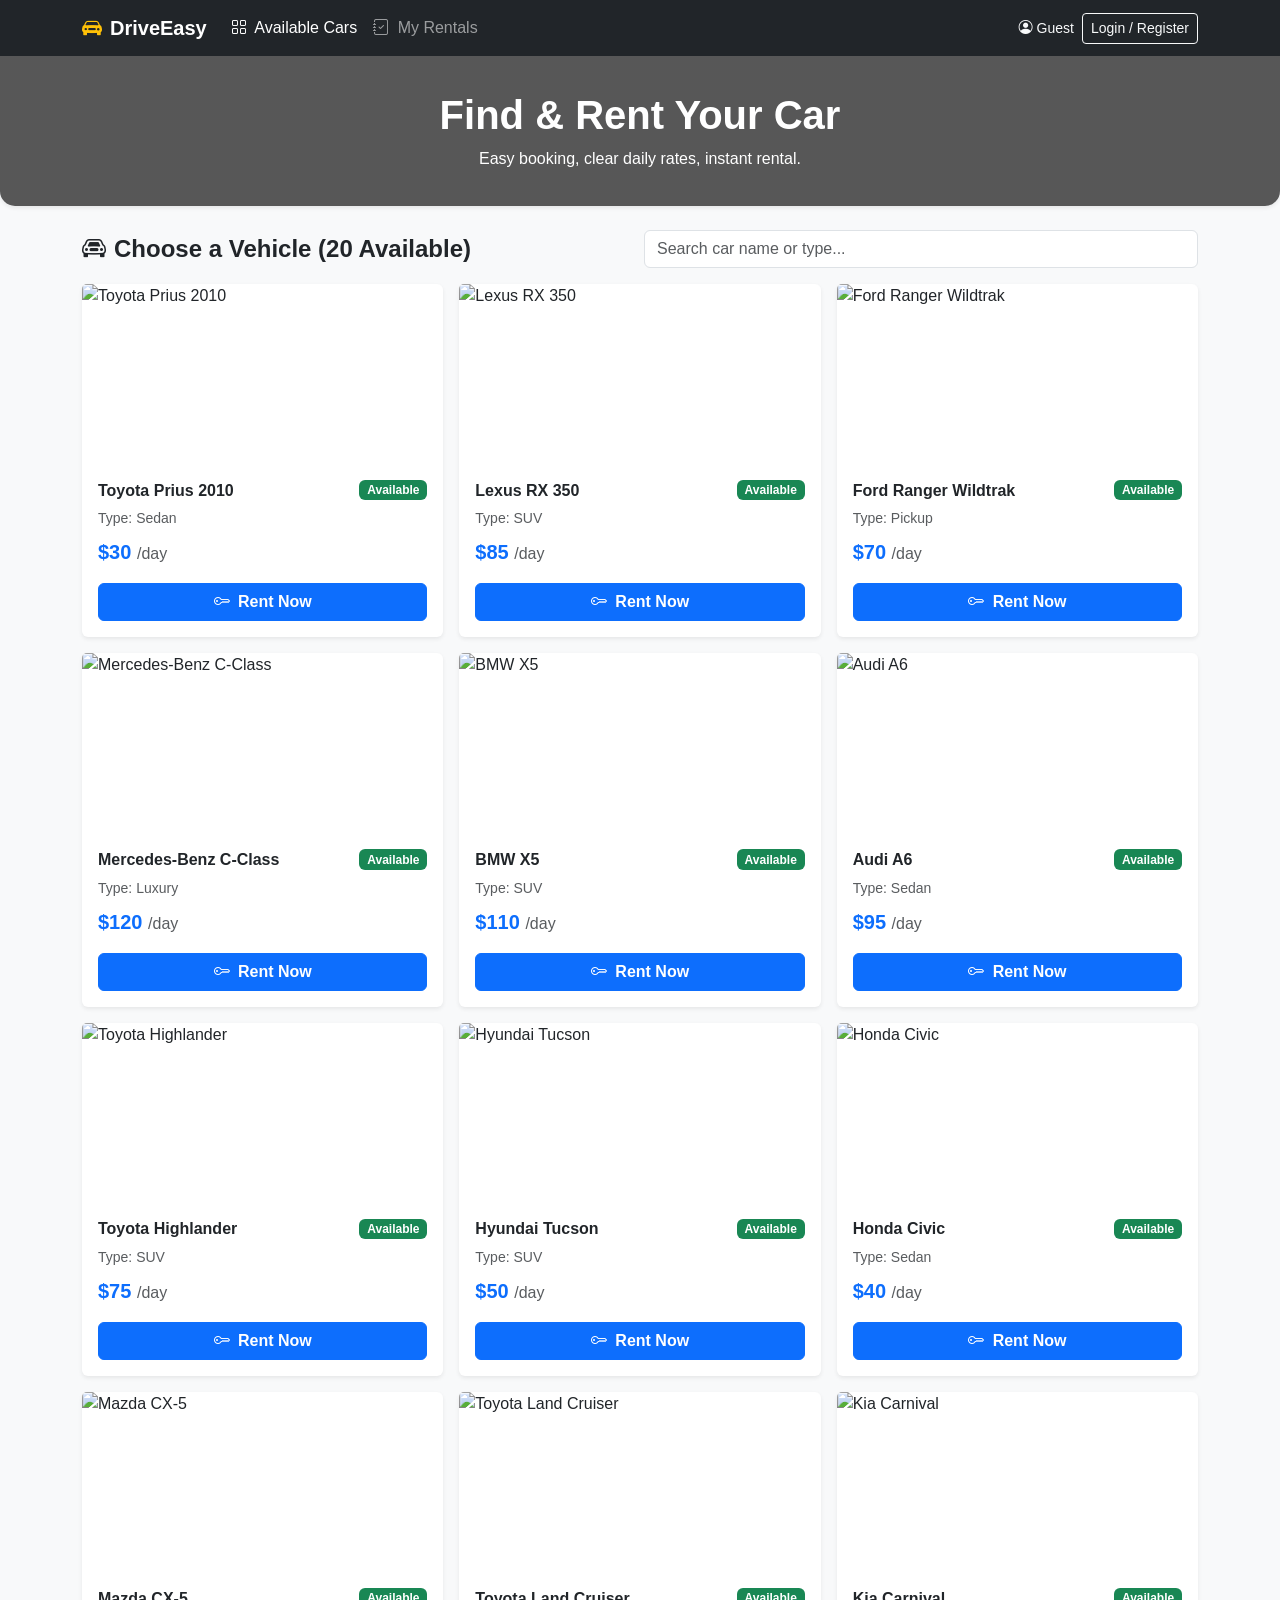
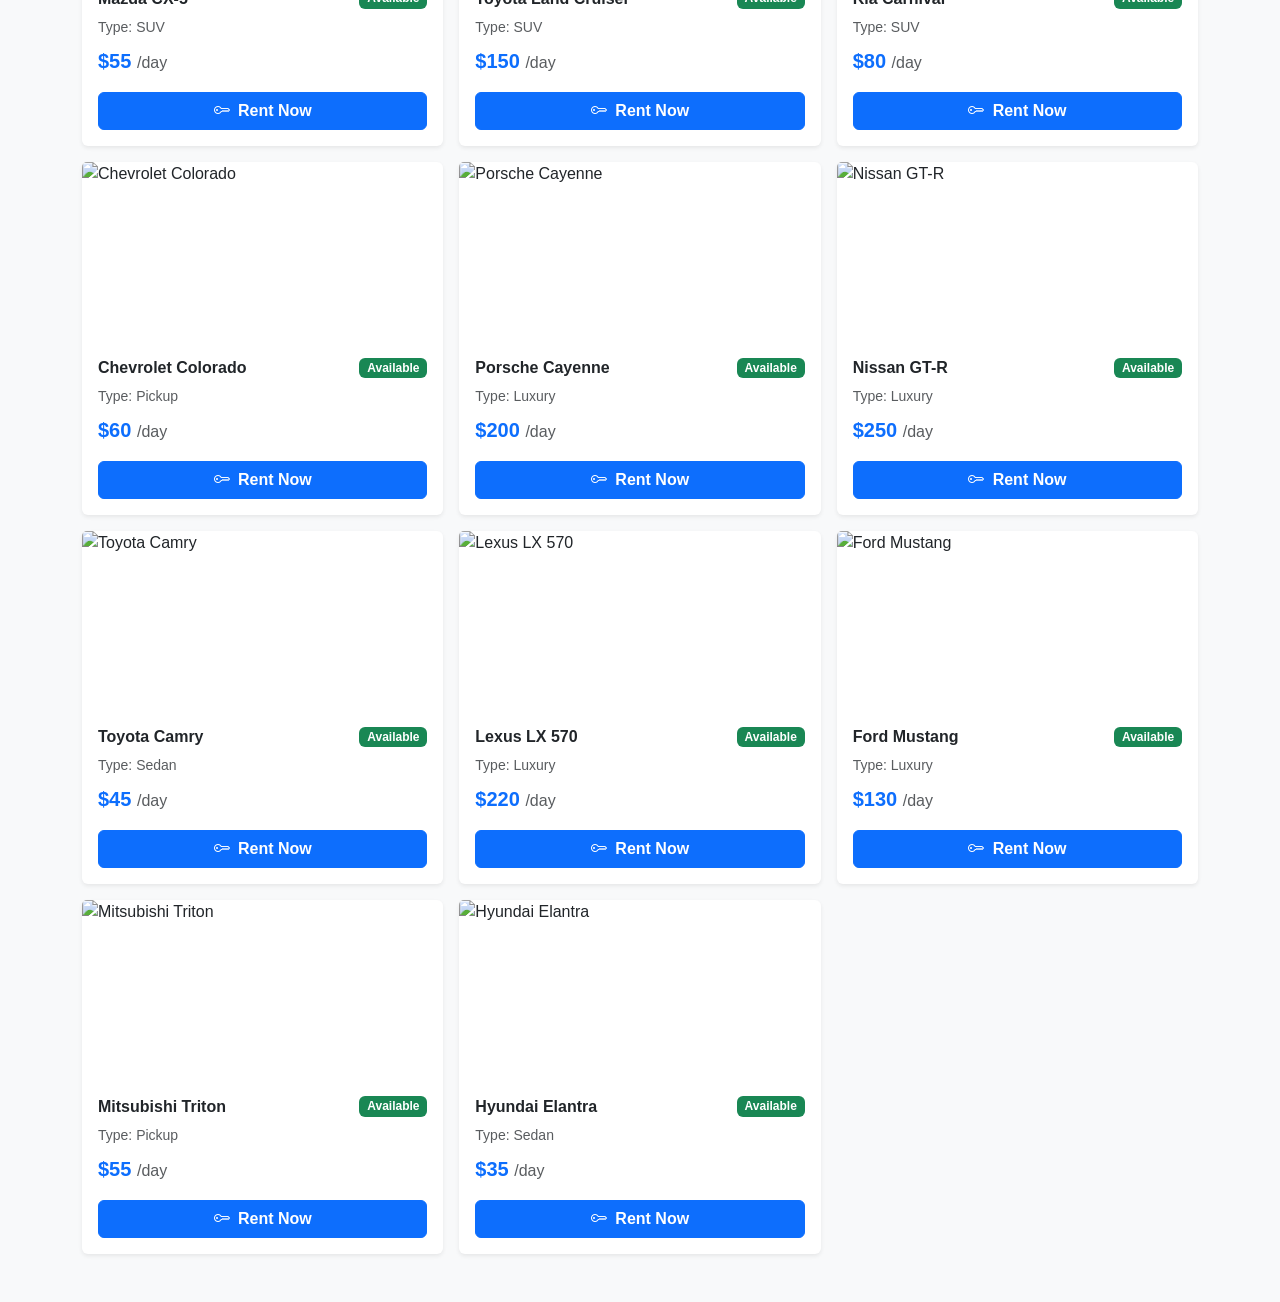
==== commit 7029b899: "Already" ====
--- a/Rental_car/index.html
+++ b/Rental_car/index.html
@@ -1,3115 +1,714 @@
 <!DOCTYPE html>
 <html lang="en">
 <head>
-    <meta charset="UTF-8">
-    <meta name="viewport" content="width=device-width, initial-scale=1.0">
-
-    <title>Car Rental System</title>
-
-    <link
-        href="https://cdn.jsdelivr.net/npm/bootstrap@5.3.3/dist/css/bootstrap.min.css"
-        rel="stylesheet"
-    >
-
-    <style>
-        body {
-            background: #f5f7fa;
+  <meta charset="UTF-8">
+  <meta name="viewport" content="width=device-width, initial-scale=1.0">
+  <title>Car Rental System (20 Vehicles)</title>
+  <link href="https://cdn.jsdelivr.net/npm/bootstrap@5.3.0/dist/css/bootstrap.min.css" rel="stylesheet">
+  <link rel="stylesheet" href="https://cdn.jsdelivr.net/npm/bootstrap-icons@1.11.0/font/bootstrap-icons.css">
+  <style>
+    body {
+      font-family: -apple-system, BlinkMacSystemFont, "Segoe UI", Roboto, Helvetica, Arial, sans-serif;
+    }
+    .car-card img {
+      height: 180px;
+      object-fit: cover;
+    }
+    .hero-banner {
+      background: linear-gradient(rgba(0,0,0,0.65), rgba(0,0,0,0.65)), url('https://images.unsplash.com/photo-1485291571150-772bcfc10da5?auto=format&fit=crop&w=1200&q=80');
+      background-size: cover;
+      background-position: center;
+      color: white;
+      padding: 35px 15px;
+      border-radius: 0 0 15px 15px;
+    }
+    @media (max-width: 576px) {
+      .hero-banner { padding: 25px 10px; }
+      .hero-banner h1 { font-size: 1.6rem; }
+      .car-card img { height: 160px; }
+    }
+  </style>
+</head>
+<body class="bg-light">
+
+  <nav class="navbar navbar-expand-lg navbar-dark bg-dark sticky-top">
+    <div class="container">
+      <a class="navbar-brand fw-bold" href="#"><i class="bi-car-front-fill me-2 text-warning"></i>DriveEasy</a>
+      <button class="navbar-toggler" type="button" data-bs-toggle="collapse" data-bs-target="#navbarNav">
+        <span class="navbar-toggler-icon"></span>
+      </button>
+      <div class="collapse navbar-collapse" id="navbarNav">
+        <ul class="navbar-nav me-auto my-2 my-lg-0">
+          <li class="nav-item">
+            <a class="nav-link active" href="#" onclick="showSection('customer-browse')"><i class="bi-grid me-1"></i> Available Cars</a>
+          </li>
+          <li class="nav-item" id="nav-my-rentals">
+            <a class="nav-link" href="#" onclick="showSection('customer-dashboard')"><i class="bi-journal-check me-1"></i> My Rentals</a>
+          </li>
+          <li class="nav-item d-none" id="nav-admin">
+            <a class="nav-link text-warning" href="#" onclick="showSection('admin-dashboard')"><i class="bi-shield-lock me-1"></i> Admin Panel</a>
+          </li>
+        </ul>
+        <div class="d-flex align-items-center gap-2">
+          <span class="text-light small" id="user-display"><i class="bi-person-circle"></i> Guest</span>
+          <button class="btn btn-outline-light btn-sm" id="auth-btn" data-bs-toggle="modal" data-bs-target="#authModal">Login / Register</button>
+          <button class="btn btn-warning btn-sm d-none" id="logout-btn" onclick="logout()">Logout</button>
+        </div>
+      </div>
+    </div>
+  </nav>
+
+  <div class="hero-banner text-center mb-4 shadow-sm">
+    <div class="container">
+      <h1 class="fw-bold">Find & Rent Your Car</h1>
+      <p class="lead mb-0 fs-6">Easy booking, clear daily rates, instant rental.</p>
+    </div>
+  </div>
+
+  <div class="container mb-5">
+
+    <section id="customer-browse">
+      <div class="row align-items-center mb-3 g-2">
+        <div class="col-12 col-md-6">
+          <h4 class="fw-bold mb-0"><i class="bi-car-front me-2"></i>Choose a Vehicle (20 Available)</h4>
+        </div>
+        <div class="col-12 col-md-6">
+          <input type="text" class="form-control" id="searchInput" onkeyup="filterCars()" placeholder="Search car name or type...">
+        </div>
+      </div>
+      <div class="row g-3" id="car-list-container">
+        </div>
+    </section>
+
+    <section id="customer-dashboard" class="d-none">
+      <h4 class="fw-bold mb-3"><i class="bi-card-checklist me-2"></i>My Active Rentals & Returns</h4>
+      <div class="card shadow-sm border-0">
+        <div class="card-body p-0">
+          <div class="table-responsive">
+            <table class="table table-hover align-middle mb-0">
+              <thead class="table-dark">
+                <tr>
+                  <th>Car</th>
+                  <th>Days</th>
+                  <th>Total Paid</th>
+                  <th>Renter Name</th>
+                  <th>Status</th>
+                  <th>Action</th>
+                </tr>
+              </thead>
+              <tbody id="rented-table-body">
+                </tbody>
+            </table>
+          </div>
+        </div>
+      </div>
+    </section>
+
+    <section id="admin-dashboard" class="d-none">
+      <div class="d-flex justify-content-between align-items-center mb-3">
+        <h4 class="fw-bold mb-0"><i class="bi-speedometer2 me-2"></i>Admin Dashboard</h4>
+        <button class="btn btn-success btn-sm" data-bs-toggle="modal" data-bs-target="#addCarModal">
+          <i class="bi-plus-lg me-1"></i> Add New Car
+        </button>
+      </div>
+
+      <div class="row g-2 mb-4">
+        <div class="col-4">
+          <div class="card bg-primary text-white p-2 text-center">
+            <small>Total</small>
+            <h4 id="stat-total-cars" class="mb-0">0</h4>
+          </div>
+        </div>
+        <div class="col-4">
+          <div class="card bg-warning text-dark p-2 text-center">
+            <small>Rented</small>
+            <h4 id="stat-rented-cars" class="mb-0">0</h4>
+          </div>
+        </div>
+        <div class="col-4">
+          <div class="card bg-success text-white p-2 text-center">
+            <small>Available</small>
+            <h4 id="stat-available-cars" class="mb-0">0</h4>
+          </div>
+        </div>
+      </div>
+
+      <div class="card shadow-sm border-0 mb-4">
+        <div class="card-header bg-dark text-white fw-bold"><i class="bi-people-fill me-2"></i>Customer Active Rentals & Info</div>
+        <div class="card-body p-0">
+          <div class="table-responsive">
+            <table class="table table-hover align-middle mb-0">
+              <thead class="table-secondary">
+                <tr>
+                  <th>Customer Name</th>
+                  <th>Customer Email</th>
+                  <th>Phone Number</th>
+                  <th>Rented Vehicle</th>
+                  <th>Duration / Total</th>
+                  <th>Action</th>
+                </tr>
+              </thead>
+              <tbody id="admin-rentals-table-body">
+                </tbody>
+            </table>
+          </div>
+        </div>
+      </div>
+
+      <div class="card shadow-sm border-0">
+        <div class="card-header bg-white fw-bold">Vehicle Fleet</div>
+        <div class="card-body p-0">
+          <div class="table-responsive">
+            <table class="table table-striped align-middle mb-0">
+              <thead>
+                <tr>
+                  <th>ID</th>
+                  <th>Car</th>
+                  <th>Type</th>
+                  <th>Rate/Day</th>
+                  <th>Status</th>
+                  <th>Action</th>
+                </tr>
+              </thead>
+              <tbody id="admin-table-body">
+                </tbody>
+            </table>
+          </div>
+        </div>
+      </div>
+    </section>
+
+  </div>
+
+  <div class="modal fade" id="authModal" tabindex="-1">
+    <div class="modal-dialog modal-dialog-centered">
+      <div class="modal-content">
+        <div class="modal-header">
+          <h5 class="modal-title" id="authModalTitle">Account Access</h5>
+          <button type="button" class="btn-close" data-bs-dismiss="modal"></button>
+        </div>
+        <div class="modal-body">
+          <ul class="nav nav-pills nav-justified mb-3" id="pills-tab">
+            <li class="nav-item">
+              <button class="nav-link active" id="pills-login-tab" data-bs-toggle="pill" data-bs-target="#pills-login">Login</button>
+            </li>
+            <li class="nav-item">
+              <button class="nav-link" id="pills-register-tab" data-bs-toggle="pill" data-bs-target="#pills-register">Register Customer</button>
+            </li>
+          </ul>
+          <div class="tab-content" id="pills-tabContent">
+            <div class="tab-pane fade show active" id="pills-login">
+              <form id="loginForm">
+                <div class="mb-3">
+                  <label class="form-label">Email Address</label>
+                  <input type="email" class="form-control" id="loginEmail" placeholder="admin@gmail.com" required>
+                </div>
+                <div class="mb-3">
+                  <label class="form-label">Password</label>
+                  <input type="password" class="form-control" id="loginPassword" placeholder="enter password" required>
+                </div>
+                <button type="submit" class="btn btn-primary w-100">Login</button>
+                <div class="mt-3 text-muted small bg-light p-2 rounded">
+                  <strong>Admin Credentials:</strong> example join@gmail.com / pw : abc234
+                </div>
+              </form>
+            </div>
+            <div class="tab-pane fade" id="pills-register">
+              <form id="registerForm">
+                <div class="mb-2">
+                  <label class="form-label">Full Name</label>
+                  <input type="text" class="form-control" id="regName" required placeholder="John Doe">
+                </div>
+                <div class="mb-2">
+                  <label class="form-label">Phone Number</label>
+                  <input type="tel" class="form-control" id="regPhone" required placeholder="012 345 678">
+                </div>
+                <div class="mb-2">
+                  <label class="form-label">Email Address</label>
+                  <input type="email" class="form-control" id="regEmail" required placeholder="john@example.com">
+                </div>
+                <div class="mb-3">
+                  <label class="form-label">Password</label>
+                  <input type="password" class="form-control" id="regPassword" required placeholder="enter password">
+                </div>
+                <button type="submit" class="btn btn-success w-100">Register Account</button>
+              </form>
+            </div>
+          </div>
+        </div>
+      </div>
+    </div>
+  </div>
+
+  <div class="modal fade" id="rentalModal" tabindex="-1">
+    <div class="modal-dialog modal-dialog-centered">
+      <div class="modal-content">
+        <div class="modal-header">
+          <h5 class="modal-title"><i class="bi-calculator me-2"></i>Rent & Payment Details</h5>
+          <button type="button" class="btn-close" data-bs-dismiss="modal"></button>
+        </div>
+        <div class="modal-body">
+          <div class="card bg-light mb-3">
+            <div class="card-body">
+              <h5 id="modalCarName" class="fw-bold mb-1">Car Name</h5>
+              <p id="modalCarRate" class="text-muted mb-0">Daily Rate: $0</p>
+            </div>
+          </div>
+          <form id="checkoutForm">
+            <input type="hidden" id="modalCarId">
+            <div class="mb-3">
+              <label class="form-label">Number of Rental Days</label>
+              <input type="number" class="form-control" id="rentalDays" min="1" value="1" oninput="calculateTotal()" required>
+            </div>
+            <div class="mb-3">
+              <label class="form-label">Select Payment Method</label>
+              <select class="form-select" id="paymentMethod" required>
+                <option value="ABA Pay / KHQR">ABA Pay / KHQR</option>
+                <option value="Credit Card">Credit Card (Visa/Mastercard)</option>
+                <option value="Cash on Delivery">Cash on Delivery</option>
+              </select>
+            </div>
+            <div class="p-3 bg-warning-subtle border border-warning rounded mb-3 text-center">
+              <span class="fs-6">Total Cost:</span>
+              <h3 id="modalTotalCost" class="fw-bold text-success mb-0">$0</h3>
+            </div>
+            <button type="submit" class="btn btn-success w-100 btn-lg">
+              <i class="bi-credit-card-fill me-1"></i> Pay & Rent Now
+            </button>
+          </form>
+        </div>
+      </div>
+    </div>
+  </div>
+
+  <div class="modal fade" id="addCarModal" tabindex="-1">
+    <div class="modal-dialog modal-dialog-centered">
+      <div class="modal-content">
+        <div class="modal-header">
+          <h5 class="modal-title">Add New Vehicle</h5>
+          <button type="button" class="btn-close" data-bs-dismiss="modal"></button>
+        </div>
+        <div class="modal-body">
+          <form id="addCarForm">
+            <div class="mb-3">
+              <label class="form-label">Car Name</label>
+              <input type="text" class="form-control" id="carName" required placeholder="e.g. Lexus RX350">
+            </div>
+            <div class="mb-3">
+              <label class="form-label">Category</label>
+              <select class="form-select" id="carType">
+                <option value="SUV">SUV</option>
+                <option value="Sedan">Sedan</option>
+                <option value="Pickup">Pickup</option>
+                <option value="Luxury">Luxury</option>
+              </select>
+            </div>
+            <div class="mb-3">
+              <label class="form-label">Price Per Day ($)</label>
+              <input type="number" class="form-control" id="carPrice" required placeholder="50">
+            </div>
+            <div class="mb-3">
+              <label class="form-label">Image URL</label>
+              <input type="url" class="form-control" id="carImage" required placeholder="https://...">
+            </div>
+            <button type="submit" class="btn btn-primary w-100">Save Vehicle</button>
+          </form>
+        </div>
+      </div>
+    </div>
+  </div>
+
+  <script src="https://cdn.jsdelivr.net/npm/bootstrap@5.3.0/dist/js/bootstrap.bundle.min.js"></script>
+
+  <script>
+    // System Users Database (Admin credentials configured here)
+    let users = [
+      { name: "System Admin", phone: "012000000", email: "visal22@gmail.com", password: "Sal22", role: "Admin" }
+    ];
+
+    let currentUser = null;
+
+    // 20 Initial Cars Data
+    let cars = [
+      { id: 1, name: "Toyota Prius 2010", type: "Sedan", price: 30, available: true, img: "https://images.unsplash.com/photo-1590362891991-f776e747a588?auto=format&fit=crop&w=600&q=80" },
+      { id: 2, name: "Lexus RX 350", type: "SUV", price: 85, available: true, img: "https://images.unsplash.com/photo-1563720223185-11003d516935?auto=format&fit=crop&w=600&q=80" },
+      { id: 3, name: "Ford Ranger Wildtrak", type: "Pickup", price: 70, available: true, img: "https://images.unsplash.com/photo-1533473359331-0135ef1b58bf?auto=format&fit=crop&w=600&q=80" },
+      { id: 4, name: "Mercedes-Benz C-Class", type: "Luxury", price: 120, available: true, img: "https://images.unsplash.com/photo-1618843479313-40f8afb4b4d8?auto=format&fit=crop&w=600&q=80" },
+      { id: 5, name: "BMW X5", type: "SUV", price: 110, available: true, img: "https://images.unsplash.com/photo-1555215695-3004980ad54e?auto=format&fit=crop&w=600&q=80" },
+      { id: 6, name: "Audi A6", type: "Sedan", price: 95, available: true, img: "https://images.unsplash.com/photo-1603584173870-7f23fdae1b7a?auto=format&fit=crop&w=600&q=80" },
+      { id: 7, name: "Toyota Highlander", type: "SUV", price: 75, available: true, img: "https://images.unsplash.com/photo-1549399542-7e3f8b79c341?auto=format&fit=crop&w=600&q=80" },
+      { id: 8, name: "Hyundai Tucson", type: "SUV", price: 50, available: true, img: "https://images.unsplash.com/photo-1583121274602-3e2820c69888?auto=format&fit=crop&w=600&q=80" },
+      { id: 9, name: "Honda Civic", type: "Sedan", price: 40, available: true, img: "https://images.unsplash.com/photo-1605559424843-9e4c228bf1c2?auto=format&fit=crop&w=600&q=80" },
+      { id: 10, name: "Mazda CX-5", type: "SUV", price: 55, available: true, img: "https://images.unsplash.com/photo-1541899481282-d53bffe3c35d?auto=format&fit=crop&w=600&q=80" },
+      { id: 11, name: "Toyota Land Cruiser", type: "SUV", price: 150, available: true, img: "https://images.unsplash.com/photo-1519641471654-76ce0107ad1b?auto=format&fit=crop&w=600&q=80" },
+      { id: 12, name: "Kia Carnival", type: "SUV", price: 80, available: true, img: "https://images.unsplash.com/photo-1563720223185-11003d516935?auto=format&fit=crop&w=600&q=80" },
+      { id: 13, name: "Chevrolet Colorado", type: "Pickup", price: 60, available: true, img: "https://images.unsplash.com/photo-1533473359331-0135ef1b58bf?auto=format&fit=crop&w=600&q=80" },
+      { id: 14, name: "Porsche Cayenne", type: "Luxury", price: 200, available: true, img: "https://images.unsplash.com/photo-1503376780353-7e6692767b70?auto=format&fit=crop&w=600&q=80" },
+      { id: 15, name: "Nissan GT-R", type: "Luxury", price: 250, available: true, img: "https://images.unsplash.com/photo-1617814076367-b759c7d7e738?auto=format&fit=crop&w=600&q=80" },
+      { id: 16, name: "Toyota Camry", type: "Sedan", price: 45, available: true, img: "https://images.unsplash.com/photo-1621007947382-bb3c3994e3fb?auto=format&fit=crop&w=600&q=80" },
+      { id: 17, name: "Lexus LX 570", type: "Luxury", price: 220, available: true, img: "https://images.unsplash.com/photo-1563720223185-11003d516935?auto=format&fit=crop&w=600&q=80" },
+      { id: 18, name: "Ford Mustang", type: "Luxury", price: 130, available: true, img: "https://images.unsplash.com/photo-1584345604476-8ec5e12e42dd?auto=format&fit=crop&w=600&q=80" },
+      { id: 19, name: "Mitsubishi Triton", type: "Pickup", price: 55, available: true, img: "https://images.unsplash.com/photo-1533473359331-0135ef1b58bf?auto=format&fit=crop&w=600&q=80" },
+      { id: 20, name: "Hyundai Elantra", type: "Sedan", price: 35, available: true, img: "https://images.unsplash.com/photo-1603584173870-7f23fdae1b7a?auto=format&fit=crop&w=600&q=80" }
+    ];
+
+    let rentals = [];
+
+    document.addEventListener("DOMContentLoaded", () => {
+      refreshAllViews();
+    });
+
+    // Navigation Handler
+    function showSection(sectionId) {
+      document.getElementById('customer-browse').classList.add('d-none');
+      document.getElementById('customer-dashboard').classList.add('d-none');
+      document.getElementById('admin-dashboard').classList.add('d-none');
+
+      document.getElementById(sectionId).classList.remove('d-none');
+    }
+
+    // Login Form Action
+    document.getElementById('loginForm').addEventListener('submit', function(e) {
+      e.preventDefault();
+      const email = document.getElementById('loginEmail').value;
+      const password = document.getElementById('loginPassword').value;
+
+      const user = users.find(u => u.email === email && u.password === password);
+
+      if (user) {
+        currentUser = user;
+        updateUserUI();
+
+        const modal = bootstrap.Modal.getInstance(document.getElementById('authModal'));
+        modal.hide();
+        this.reset();
+      } else {
+        alert("Invalid Email or Password! Please try again.");
+      }
+    });
+
+    // Customer Registration Action
+    document.getElementById('registerForm').addEventListener('submit', function(e) {
+      e.preventDefault();
+      const name = document.getElementById('regName').value;
+      const phone = document.getElementById('regPhone').value;
+      const email = document.getElementById('regEmail').value;
+      const password = document.getElementById('regPassword').value;
+
+      const existingUser = users.find(u => u.email === email);
+      if (existingUser) {
+        alert("This Email is already registered!");
+        return;
+      }
+
+      const newUser = { name: name, phone: phone, email: email, password: password, role: 'Customer' };
+      users.push(newUser);
+      currentUser = newUser;
+      
+      updateUserUI();
+      alert(`Account created successfully! Welcome ${name}.`);
+
+      const modal = bootstrap.Modal.getInstance(document.getElementById('authModal'));
+      modal.hide();
+      this.reset();
+    });
+
+    // Logout Function
+    function logout() {
+      currentUser = null;
+      updateUserUI();
+      showSection('customer-browse');
+    }
+
+    // UI State Update
+    function updateUserUI() {
+      const userDisplay = document.getElementById('user-display');
+      const authBtn = document.getElementById('auth-btn');
+      const logoutBtn = document.getElementById('logout-btn');
+      const adminNav = document.getElementById('nav-admin');
+
+      if (currentUser) {
+        userDisplay.innerHTML = `<i class="bi-person-circle text-warning"></i> ${currentUser.name} (${currentUser.role})`;
+        authBtn.classList.add('d-none');
+        logoutBtn.classList.remove('d-none');
+
+        if (currentUser.role === 'Admin') {
+          adminNav.classList.remove('d-none');
+          showSection('admin-dashboard');
+        } else {
+          adminNav.classList.add('d-none');
         }
-
-        .navbar-brand {
-            font-weight: bold;
-            font-size: 23px;
-        }
-
-        .hero {
-            min-height: 500px;
-            display: flex;
-            align-items: center;
-            background:
-                linear-gradient(
-                    rgba(0, 0, 0, 0.65),
-                    rgba(0, 0, 0, 0.65)
-                ),
-                url("https://images.unsplash.com/photo-1503376780353-7e6692767b70")
-                center/cover;
-            color: white;
-        }
-
-        .hero h1 {
-            font-size: 55px;
-            font-weight: bold;
-        }
-
-        .section {
-            display: none;
-        }
-
-        .section.active {
-            display: block;
-        }
-
-        .car-card {
-            transition: 0.3s;
-            border: none;
-            overflow: hidden;
-        }
-
-        .car-card:hover {
-            transform: translateY(-7px);
-        }
-
-        .car-image {
-            height: 220px;
-            object-fit: cover;
-        }
-
-        .dashboard-card {
-            border: none;
-            border-radius: 15px;
-        }
-
-        .dashboard-icon {
-            font-size: 35px;
-        }
-
-        .auth-card {
-            max-width: 500px;
-            margin: auto;
-        }
-
-        .profile-box {
-            background: white;
-            border-radius: 15px;
-            padding: 30px;
-        }
-
-        footer {
-            margin-top: 80px;
-        }
-
-        .status-available {
-            color: green;
-            font-weight: bold;
-        }
-
-        .status-rented {
-            color: red;
-            font-weight: bold;
-        }
-
-        .table-responsive {
-            border-radius: 10px;
-        }
-    </style>
-</head>
-
-<body>
-
-
-<!-- ================= NAVBAR ================= -->
-
-<nav class="navbar navbar-expand-lg navbar-dark bg-dark sticky-top">
-
-    <div class="container">
-
-        <a
-            class="navbar-brand"
-            href="#"
-            onclick="showSection('home')"
-        >
-            🚗 Car Rental System
-        </a>
-
-        <button
-            class="navbar-toggler"
-            type="button"
-            data-bs-toggle="collapse"
-            data-bs-target="#navbarMenu"
-        >
-            <span class="navbar-toggler-icon"></span>
-        </button>
-
-        <div
-            class="collapse navbar-collapse"
-            id="navbarMenu"
-        >
-
-            <ul class="navbar-nav ms-auto">
-
-                <li class="nav-item">
-                    <a
-                        class="nav-link"
-                        href="#"
-                        onclick="showSection('home')"
-                    >
-                        Home
-                    </a>
-                </li>
-
-                <li class="nav-item">
-                    <a
-                        class="nav-link"
-                        href="#"
-                        onclick="showSection('cars')"
-                    >
-                        Cars
-                    </a>
-                </li>
-
-                <li
-                    class="nav-item"
-                    id="myRentalMenu"
-                    style="display:none;"
-                >
-                    <a
-                        class="nav-link"
-                        href="#"
-                        onclick="showSection('myRentals')"
-                    >
-                        My Rentals
-                    </a>
-                </li>
-
-                <li
-                    class="nav-item"
-                    id="profileMenu"
-                    style="display:none;"
-                >
-                    <a
-                        class="nav-link"
-                        href="#"
-                        onclick="showSection('profile')"
-                    >
-                        Profile
-                    </a>
-                </li>
-
-                <li
-                    class="nav-item"
-                    id="adminMenu"
-                    style="display:none;"
-                >
-                    <a
-                        class="nav-link"
-                        href="#"
-                        onclick="showSection('admin')"
-                    >
-                        Admin
-                    </a>
-                </li>
-
-                <li
-                    class="nav-item"
-                    id="loginMenu"
-                >
-                    <a
-                        class="nav-link"
-                        href="#"
-                        onclick="showSection('login')"
-                    >
-                        Login
-                    </a>
-                </li>
-
-                <li
-                    class="nav-item"
-                    id="registerMenu"
-                >
-                    <a
-                        class="nav-link"
-                        href="#"
-                        onclick="showSection('register')"
-                    >
-                        Register
-                    </a>
-                </li>
-
-                <li
-                    class="nav-item"
-                    id="logoutMenu"
-                    style="display:none;"
-                >
-                    <a
-                        class="nav-link text-danger"
-                        href="#"
-                        onclick="logout()"
-                    >
-                        Logout
-                    </a>
-                </li>
-
-            </ul>
-
-        </div>
-
-    </div>
-
-</nav>
-
-
-<!-- ================= HOME ================= -->
-
-<section
-    id="home"
-    class="section active"
->
-
-    <div class="hero">
-
-        <div class="container">
-
-            <h1>
-                Rent Your Dream Car
-            </h1>
-
-            <p class="lead">
-                Easy, Fast and Affordable Car Rental Service
-            </p>
-
-            <button
-                class="btn btn-primary btn-lg me-2"
-                onclick="showSection('cars')"
-            >
-                Browse Cars
-            </button>
-
-            <button
-                class="btn btn-outline-light btn-lg"
-                onclick="showSection('register')"
-            >
-                Create Account
-            </button>
-
-        </div>
-
-    </div>
-
-
-    <div class="container py-5">
-
-        <div class="text-center mb-5">
-
-            <h2>
-                Why Choose Our Service?
-            </h2>
-
-            <p class="text-muted">
-                Everything you need for a simple car rental experience
-            </p>
-
-        </div>
-
-
-        <div class="row g-4">
-
-            <div class="col-md-4">
-
-                <div class="card shadow-sm text-center p-4">
-
-                    <div class="display-4">
-                        🚘
-                    </div>
-
-                    <h4>
-                        Many Cars
-                    </h4>
-
-                    <p class="text-muted">
-                        Choose from different cars and prices.
-                    </p>
-
+      } else {
+        userDisplay.innerHTML = `<i class="bi-person-circle"></i> Guest`;
+        authBtn.classList.remove('d-none');
+        logoutBtn.classList.add('d-none');
+        adminNav.classList.add('d-none');
+      }
+    }
+
+    // Render Car Cards
+    function renderCars(filterText = '') {
+      const container = document.getElementById('car-list-container');
+      container.innerHTML = '';
+
+      const filtered = cars.filter(car => 
+        car.name.toLowerCase().includes(filterText.toLowerCase()) || 
+        car.type.toLowerCase().includes(filterText.toLowerCase())
+      );
+
+      filtered.forEach(car => {
+        const badge = car.available 
+          ? `<span class="badge bg-success">Available</span>` 
+          : `<span class="badge bg-danger">Rented</span>`;
+        
+        const btn = car.available 
+          ? `<button class="btn btn-primary w-100 fw-bold" onclick="openRentalModal(${car.id})"><i class="bi-key me-1"></i> Rent Now</button>` 
+          : `<button class="btn btn-secondary w-100" disabled>Not Available</button>`;
+
+        container.innerHTML += `
+          <div class="col-12 col-sm-6 col-lg-4">
+            <div class="card car-card h-100 shadow-sm border-0">
+              <img src="${car.img}" class="card-img-top" alt="${car.name}">
+              <div class="card-body d-flex flex-column">
+                <div class="d-flex justify-content-between align-items-center mb-2">
+                  <h6 class="card-title fw-bold mb-0">${car.name}</h6>
+                  ${badge}
                 </div>
-
-            </div>
-
-
-            <div class="col-md-4">
-
-                <div class="card shadow-sm text-center p-4">
-
-                    <div class="display-4">
-                        💰
-                    </div>
-
-                    <h4>
-                        Affordable Price
-                    </h4>
-
-                    <p class="text-muted">
-                        Affordable daily rental prices.
-                    </p>
-
-                </div>
-
-            </div>
-
-
-            <div class="col-md-4">
-
-                <div class="card shadow-sm text-center p-4">
-
-                    <div class="display-4">
-                        ⚡
-                    </div>
-
-                    <h4>
-                        Easy Rental
-                    </h4>
-
-                    <p class="text-muted">
-                        Rent and return your car easily.
-                    </p>
-
-                </div>
-
-            </div>
-
-        </div>
-
-    </div>
-
-</section>
-
-
-<!-- ================= CARS ================= -->
-
-<section
-    id="cars"
-    class="section"
->
-
-    <div class="container py-5">
-
-        <div class="text-center mb-4">
-
-            <h2>
-                Available Cars
-            </h2>
-
-            <p class="text-muted">
-                Find the perfect car for your trip
-            </p>
-
-        </div>
-
-
-        <div class="row mb-4 g-3">
-
-            <div class="col-md-6">
-
-                <input
-                    type="text"
-                    id="searchCar"
-                    class="form-control"
-                    placeholder="Search car..."
-                    onkeyup="displayCars()"
-                >
-
-            </div>
-
-
-            <div class="col-md-3">
-
-                <select
-                    id="filterType"
-                    class="form-select"
-                    onchange="displayCars()"
-                >
-
-                    <option value="All">
-                        All Types
-                    </option>
-
-                    <option value="Sedan">
-                        Sedan
-                    </option>
-
-                    <option value="SUV">
-                        SUV
-                    </option>
-
-                    <option value="Pickup">
-                        Pickup
-                    </option>
-
-                    <option value="Luxury">
-                        Luxury
-                    </option>
-
-                </select>
-
-            </div>
-
-        </div>
-
-
-        <div
-            class="row g-4"
-            id="carList"
-        ></div>
-
-    </div>
-
-</section>
-
-
-<!-- ================= LOGIN ================= -->
-
-<section
-    id="login"
-    class="section"
->
-
-    <div class="container py-5">
-
-        <div class="card shadow p-4 auth-card">
-
-            <h2 class="text-center mb-4">
-                Login
-            </h2>
-
-
-            <div class="mb-3">
-
-                <label class="form-label">
-                    Email
-                </label>
-
-                <input
-                    type="email"
-                    id="loginEmail"
-                    class="form-control"
-                    placeholder="Enter your email"
-                >
-
-            </div>
-
-
-            <div class="mb-3">
-
-                <label class="form-label">
-                    Password
-                </label>
-
-                <input
-                    type="password"
-                    id="loginPassword"
-                    class="form-control"
-                    placeholder="Enter your password"
-                >
-
-            </div>
-
-
-            <div class="mb-3">
-
-                <label class="form-label">
-                    Login As
-                </label>
-
-                <select
-                    id="loginRole"
-                    class="form-select"
-                >
-
-                    <option value="customer">
-                        Customer
-                    </option>
-
-                    <option value="admin">
-                        Admin
-                    </option>
-
-                </select>
-
-            </div>
-
-
-            <button
-                class="btn btn-primary w-100"
-                onclick="login()"
-            >
-                Login
-            </button>
-
-
-            <div class="text-center mt-4">
-
-                <p class="mb-1">
-                    Don't have an account?
-                </p>
-
-                <button
-                    class="btn btn-outline-primary"
-                    onclick="showSection('register')"
-                >
-                    Create Customer Account
-                </button>
-
-            </div>
-
-
-            <hr>
-
-
-            <div class="text-center">
-
-                <small class="text-muted">
-                    Admin Login
-                </small>
-
-                <br>
-
-                <small>
-                    Email: admin@gmail.com
-                </small>
-
-                <br>
-
-                <small>
-                    Password: admin123
-                </small>
-
-            </div>
-
-        </div>
-
-    </div>
-
-</section>
-
-
-<!-- ================= REGISTER ================= -->
-
-<section
-    id="register"
-    class="section"
->
-
-    <div class="container py-5">
-
-        <div class="card shadow p-4 auth-card">
-
-            <h2 class="text-center mb-4">
-                Customer Registration
-            </h2>
-
-
-            <div class="mb-3">
-
-                <label class="form-label">
-                    Full Name
-                </label>
-
-                <input
-                    type="text"
-                    id="registerName"
-                    class="form-control"
-                    placeholder="Enter your full name"
-                >
-
-            </div>
-
-
-            <div class="mb-3">
-
-                <label class="form-label">
-                    Email
-                </label>
-
-                <input
-                    type="email"
-                    id="registerEmail"
-                    class="form-control"
-                    placeholder="Enter your email"
-                >
-
-            </div>
-
-
-            <div class="mb-3">
-
-                <label class="form-label">
-                    Phone
-                </label>
-
-                <input
-                    type="text"
-                    id="registerPhone"
-                    class="form-control"
-                    placeholder="Enter phone number"
-                >
-
-            </div>
-
-
-            <div class="mb-3">
-
-                <label class="form-label">
-                    Password
-                </label>
-
-                <input
-                    type="password"
-                    id="registerPassword"
-                    class="form-control"
-                    placeholder="Create password"
-                >
-
-            </div>
-
-
-            <div class="mb-3">
-
-                <label class="form-label">
-                    Confirm Password
-                </label>
-
-                <input
-                    type="password"
-                    id="registerConfirmPassword"
-                    class="form-control"
-                    placeholder="Confirm password"
-                >
-
-            </div>
-
-
-            <button
-                class="btn btn-success w-100"
-                onclick="registerCustomer()"
-            >
-                Create Account
-            </button>
-
-        </div>
-
-    </div>
-
-</section>
-
-
-<!-- ================= RENTAL ================= -->
-
-<section
-    id="rental"
-    class="section"
->
-
-    <div class="container py-5">
-
-        <div class="card shadow p-4 auth-card">
-
-            <h2 class="mb-4">
-                Rent Car
-            </h2>
-
-
-            <div id="selectedCarInfo"></div>
-
-
-            <div class="mb-3">
-
-                <label class="form-label">
-                    Rental Date
-                </label>
-
-                <input
-                    type="date"
-                    id="rentalDate"
-                    class="form-control"
-                >
-
-            </div>
-
-
-            <div class="mb-3">
-
-                <label class="form-label">
-                    Return Date
-                </label>
-
-                <input
-                    type="date"
-                    id="returnDate"
-                    class="form-control"
-                >
-
-            </div>
-
-
-            <div class="alert alert-info">
-
-                <strong>
-                    Note:
-                </strong>
-
-                Rental price is calculated per day.
-
-            </div>
-
-
-            <button
-                class="btn btn-success w-100"
-                onclick="confirmRental()"
-            >
-                Confirm Rental
-            </button>
-
-        </div>
-
-    </div>
-
-</section>
-
-
-<!-- ================= MY RENTALS ================= -->
-
-<section
-    id="myRentals"
-    class="section"
->
-
-    <div class="container py-5">
-
-        <div class="d-flex justify-content-between align-items-center mb-4">
-
-            <h2>
-                My Rentals
-            </h2>
-
-            <button
-                class="btn btn-primary"
-                onclick="showSection('cars')"
-            >
-                Rent Another Car
-            </button>
-
-        </div>
-
-
-        <div class="table-responsive">
-
-            <table class="table table-bordered table-hover bg-white">
-
-                <thead class="table-dark">
-
-                    <tr>
-
-                        <th>ID</th>
-
-                        <th>Car</th>
-
-                        <th>Rental Date</th>
-
-                        <th>Return Date</th>
-
-                        <th>Days</th>
-
-                        <th>Rental</th>
-
-                        <th>Late Fee</th>
-
-                        <th>Total</th>
-
-                        <th>Status</th>
-
-                        <th>Action</th>
-
-                    </tr>
-
-                </thead>
-
-                <tbody
-                    id="rentalTable"
-                ></tbody>
-
-            </table>
-
-        </div>
-
-    </div>
-
-</section>
-
-
-<!-- ================= PROFILE ================= -->
-
-<section
-    id="profile"
-    class="section"
->
-
-    <div class="container py-5">
-
-        <div class="profile-box shadow">
-
-            <h2 class="mb-4">
-                My Profile
-            </h2>
-
-            <div id="profileInfo"></div>
-
-        </div>
-
-    </div>
-
-</section>
-
-
-<!-- ================= ADMIN ================= -->
-
-<section
-    id="admin"
-    class="section"
->
-
-    <div class="container py-5">
-
-        <div class="d-flex justify-content-between mb-4">
-
-            <h2>
-                Admin Dashboard
-            </h2>
-
-            <span
-                class="badge bg-dark p-2"
-            >
-                Administrator
-            </span>
-
-        </div>
-
-
-        <!-- DASHBOARD CARDS -->
-
-        <div class="row g-4 mb-5">
-
-            <div class="col-md-3">
-
-                <div class="card dashboard-card shadow p-4 text-center">
-
-                    <div class="dashboard-icon">
-                        🚗
-                    </div>
-
-                    <h6>
-                        Total Cars
-                    </h6>
-
-                    <h2 id="totalCars">
-                        0
-                    </h2>
-
-                </div>
-
-            </div>
-
-
-            <div class="col-md-3">
-
-                <div class="card dashboard-card shadow p-4 text-center">
-
-                    <div class="dashboard-icon">
-                        ✅
-                    </div>
-
-                    <h6>
-                        Available
-                    </h6>
-
-                    <h2 id="availableCars">
-                        0
-                    </h2>
-
-                </div>
-
-            </div>
-
-
-            <div class="col-md-3">
-
-                <div class="card dashboard-card shadow p-4 text-center">
-
-                    <div class="dashboard-icon">
-                        🔑
-                    </div>
-
-                    <h6>
-                        Rented
-                    </h6>
-
-                    <h2 id="rentedCars">
-                        0
-                    </h2>
-
-                </div>
-
-            </div>
-
-
-            <div class="col-md-3">
-
-                <div class="card dashboard-card shadow p-4 text-center">
-
-                    <div class="dashboard-icon">
-                        👥
-                    </div>
-
-                    <h6>
-                        Customers
-                    </h6>
-
-                    <h2 id="totalCustomers">
-                        0
-                    </h2>
-
-                </div>
-
-            </div>
-
-        </div>
-
-
-        <!-- ADD CAR -->
-
-        <div class="card shadow p-4 mb-5">
-
-            <h4 class="mb-4">
-                Add New Car
-            </h4>
-
-            <div class="row g-3">
-
-                <div class="col-md-3">
-
-                    <input
-                        type="text"
-                        id="carName"
-                        class="form-control"
-                        placeholder="Car Name"
-                    >
-
-                </div>
-
-
-                <div class="col-md-2">
-
-                    <select
-                        id="carType"
-                        class="form-select"
-                    >
-
-                        <option value="Sedan">
-                            Sedan
-                        </option>
-
-                        <option value="SUV">
-                            SUV
-                        </option>
-
-                        <option value="Pickup">
-                            Pickup
-                        </option>
-
-                        <option value="Luxury">
-                            Luxury
-                        </option>
-
-                    </select>
-
-                </div>
-
-
-                <div class="col-md-2">
-
-                    <input
-                        type="number"
-                        id="carPrice"
-                        class="form-control"
-                        placeholder="Price / Day"
-                    >
-
-                </div>
-
-
-                <div class="col-md-3">
-
-                    <input
-                        type="text"
-                        id="carImage"
-                        class="form-control"
-                        placeholder="Image URL"
-                    >
-
-                </div>
-
-
-                <div class="col-md-2">
-
-                    <button
-                        class="btn btn-success w-100"
-                        onclick="addCar()"
-                    >
-                        Add Car
-                    </button>
-
-                </div>
-
-            </div>
-
-        </div>
-
-
-        <!-- CAR MANAGEMENT -->
-
-        <div class="card shadow p-4 mb-5">
-
-            <h4 class="mb-4">
-                Manage Cars
-            </h4>
-
-            <div class="table-responsive">
-
-                <table class="table table-bordered">
-
-                    <thead class="table-dark">
-
-                        <tr>
-
-                            <th>ID</th>
-
-                            <th>Car</th>
-
-                            <th>Type</th>
-
-                            <th>Price</th>
-
-                            <th>Status</th>
-
-                            <th>Action</th>
-
-                        </tr>
-
-                    </thead>
-
-                    <tbody
-                        id="adminCarTable"
-                    ></tbody>
-
-                </table>
-
-            </div>
-
-        </div>
-
-
-        <!-- CUSTOMERS -->
-
-        <div class="card shadow p-4 mb-5">
-
-            <h4 class="mb-4">
-                Customer Management
-            </h4>
-
-            <div class="table-responsive">
-
-                <table class="table table-bordered">
-
-                    <thead class="table-dark">
-
-                        <tr>
-
-                            <th>ID</th>
-
-                            <th>Name</th>
-
-                            <th>Email</th>
-
-                            <th>Phone</th>
-
-                            <th>Action</th>
-
-                        </tr>
-
-                    </thead>
-
-                    <tbody
-                        id="customerTable"
-                    ></tbody>
-
-                </table>
-
-            </div>
-
-        </div>
-
-
-        <!-- RENTALS -->
-
-        <div class="card shadow p-4">
-
-            <h4 class="mb-4">
-                Rental Management
-            </h4>
-
-            <div class="table-responsive">
-
-                <table class="table table-bordered">
-
-                    <thead class="table-dark">
-
-                        <tr>
-
-                            <th>ID</th>
-
-                            <th>Customer</th>
-
-                            <th>Car</th>
-
-                            <th>Rental Date</th>
-
-                            <th>Return Date</th>
-
-                            <th>Total</th>
-
-                            <th>Status</th>
-
-                        </tr>
-
-                    </thead>
-
-                    <tbody
-                        id="adminRentalTable"
-                    ></tbody>
-
-                </table>
-
-            </div>
-
-        </div>
-
-    </div>
-
-</section>
-
-
-<!-- ================= FOOTER ================= -->
-
-<footer class="bg-dark text-white text-center p-4">
-
-    <p class="mb-0">
-        © 2026 Car Rental System
-    </p>
-
-</footer>
-
-
-<script>
-
-/* ================= DEFAULT CARS ================= */
-
-let cars =
-JSON.parse(localStorage.getItem("cars")) || [
-
-    {
-        id: 1,
-        name: "Toyota Camry",
-        type: "Sedan",
-        price: 45,
-        image: "https://images.unsplash.com/photo-1621007947382-bb3c3994e3fb"
-    },
-
-    {
-        id: 2,
-        name: "Honda Civic",
-        type: "Sedan",
-        price: 40,
-        image: "https://images.unsplash.com/photo-1552519507-da3b142c6e3d"
-    },
-
-    {
-        id: 3,
-        name: "Toyota RAV4",
-        type: "SUV",
-        price: 55,
-        image: "https://images.unsplash.com/photo-1519641471654-76ce0107ad1b"
-    },
-
-    {
-        id: 4,
-        name: "Ford Ranger",
-        type: "Pickup",
-        price: 60,
-        image: "https://images.unsplash.com/photo-1592838064575-70ed626d3a0e"
-    },
-
-    {
-        id: 5,
-        name: "Toyota Fortuner",
-        type: "SUV",
-        price: 65,
-        image: "https://images.unsplash.com/photo-1606664515524-ed2f786a0bd6"
-    },
-
-    {
-        id: 6,
-        name: "Mercedes C-Class",
-        type: "Luxury",
-        price: 100,
-        image: "https://images.unsplash.com/photo-1618843479313-40f8afb4b4d8"
-    }
-
-];
-
-
-/* ================= CUSTOMERS ================= */
-
-let customers =
-JSON.parse(localStorage.getItem("customers")) || [];
-
-
-/* ================= RENTALS ================= */
-
-let rentals =
-JSON.parse(localStorage.getItem("rentals")) || [];
-
-
-/* ================= CURRENT USER ================= */
-
-let currentUser =
-JSON.parse(localStorage.getItem("currentUser")) || null;
-
-
-/* ================= SELECTED CAR ================= */
-
-let selectedCar = null;
-
-
-/* ================= ADMIN ACCOUNT ================= */
-
-const ADMIN_EMAIL =
-"admin@gmail.com";
-
-const ADMIN_PASSWORD =
-"admin123";
-
-
-/* ================= SAVE FUNCTIONS ================= */
-
-function saveCars() {
-
-    localStorage.setItem(
-        "cars",
-        JSON.stringify(cars)
-    );
-
-}
-
-
-function saveCustomers() {
-
-    localStorage.setItem(
-        "customers",
-        JSON.stringify(customers)
-    );
-
-}
-
-
-function saveRentals() {
-
-    localStorage.setItem(
-        "rentals",
-        JSON.stringify(rentals)
-    );
-
-}
-
-
-/* ================= SHOW SECTION ================= */
-
-function showSection(sectionId) {
-
-    document
-        .querySelectorAll(".section")
-        .forEach(section => {
-
-            section.classList.remove("active");
-
+                <p class="text-muted small mb-2">Type: ${car.type}</p>
+                <p class="fw-bold text-primary fs-5 mt-auto mb-3">$${car.price} <span class="fs-6 text-muted fw-normal">/day</span></p>
+                ${btn}
+              </div>
+            </div>
+          </div>
+        `;
+      });
+    }
+
+    function filterCars() {
+      const text = document.getElementById('searchInput').value;
+      renderCars(text);
+    }
+
+    // Open Rental Modal
+    function openRentalModal(carId) {
+      if (!currentUser) {
+        alert("Please login or register an account to rent a car.");
+        const authModal = new bootstrap.Modal(document.getElementById('authModal'));
+        authModal.show();
+        return;
+      }
+
+      const car = cars.find(c => c.id === carId);
+      if (car) {
+        document.getElementById('modalCarId').value = car.id;
+        document.getElementById('modalCarName').innerText = car.name;
+        document.getElementById('modalCarRate').innerText = `Daily Rate: $${car.price}`;
+        document.getElementById('rentalDays').value = 1;
+        
+        calculateTotal();
+
+        const rentalModal = new bootstrap.Modal(document.getElementById('rentalModal'));
+        rentalModal.show();
+      }
+    }
+
+    function calculateTotal() {
+      const carId = parseInt(document.getElementById('modalCarId').value);
+      const days = parseInt(document.getElementById('rentalDays').value) || 1;
+      const car = cars.find(c => c.id === carId);
+
+      if (car) {
+        const total = car.price * days;
+        document.getElementById('modalTotalCost').innerText = `$${total}`;
+      }
+    }
+
+    // Process Rental
+    document.getElementById('checkoutForm').addEventListener('submit', function(e) {
+      e.preventDefault();
+
+      const carId = parseInt(document.getElementById('modalCarId').value);
+      const days = parseInt(document.getElementById('rentalDays').value);
+      const paymentMethod = document.getElementById('paymentMethod').value;
+      const car = cars.find(c => c.id === carId);
+
+      if (car && car.available) {
+        car.available = false;
+        const totalCost = car.price * days;
+
+        rentals.push({
+          id: Date.now(),
+          carId: car.id,
+          carName: car.name,
+          renterName: currentUser.name,
+          renterEmail: currentUser.email,
+          renterPhone: currentUser.phone || 'N/A',
+          days: days,
+          totalPrice: totalCost,
+          paymentMethod: paymentMethod,
+          status: "Active"
         });
 
-
-    const section =
-        document.getElementById(sectionId);
-
-
-    if (section) {
-
-        section.classList.add("active");
-
-    }
-
-
-    if (sectionId === "cars") {
-
-        displayCars();
-
-    }
-
-
-    if (sectionId === "myRentals") {
-
-        displayMyRentals();
-
-    }
-
-
-    if (sectionId === "profile") {
-
-        displayProfile();
-
-    }
-
-
-    if (sectionId === "admin") {
-
-        displayAdmin();
-
-    }
-
-
-    window.scrollTo(0, 0);
-
-}
-
-
-/* ================= REGISTER ================= */
-
-function registerCustomer() {
-
-    const name =
-        document
-        .getElementById("registerName")
-        .value.trim();
-
-
-    const email =
-        document
-        .getElementById("registerEmail")
-        .value.trim()
-        .toLowerCase();
-
-
-    const phone =
-        document
-        .getElementById("registerPhone")
-        .value.trim();
-
-
-    const password =
-        document
-        .getElementById("registerPassword")
-        .value;
-
-
-    const confirmPassword =
-        document
-        .getElementById("registerConfirmPassword")
-        .value;
-
-
-    if (
-        !name ||
-        !email ||
-        !phone ||
-        !password ||
-        !confirmPassword
-    ) {
-
-        alert(
-            "Please fill in all fields."
-        );
-
+        refreshAllViews();
+
+        const modal = bootstrap.Modal.getInstance(document.getElementById('rentalModal'));
+        modal.hide();
+
+        alert(`Payment Successful! You rented ${car.name} for ${days} day(s). Total: $${totalCost} via ${paymentMethod}.`);
+        showSection('customer-dashboard');
+      }
+    });
+
+    // Return Car Function
+    function returnCar(rentalId) {
+      const rentalIndex = rentals.findIndex(r => r.id === rentalId);
+      if (rentalIndex !== -1) {
+        const rental = rentals[rentalIndex];
+        
+        const car = cars.find(c => c.id === rental.carId);
+        if (car) car.available = true;
+
+        rentals.splice(rentalIndex, 1);
+        refreshAllViews();
+
+        alert(`Vehicle "${rental.carName}" successfully returned!`);
+      }
+    }
+
+    // Render Customer Rented Table
+    function renderCustomerRentals() {
+      const tbody = document.getElementById('rented-table-body');
+      tbody.innerHTML = '';
+
+      if (!currentUser) {
+        tbody.innerHTML = `<tr><td colspan="6" class="text-center text-muted p-3">Please login to view your rentals.</td></tr>`;
         return;
-
-    }
-
-
-    if (password !== confirmPassword) {
-
-        alert(
-            "Passwords do not match."
-        );
-
+      }
+
+      const userRentals = rentals.filter(r => r.renterEmail === currentUser.email);
+
+      if (userRentals.length === 0) {
+        tbody.innerHTML = `<tr><td colspan="6" class="text-center text-muted p-3">No active rentals found.</td></tr>`;
         return;
-
-    }
-
-
-    if (password.length < 4) {
-
-        alert(
-            "Password must be at least 4 characters."
-        );
-
+      }
+
+      userRentals.forEach((r) => {
+        tbody.innerHTML += `
+          <tr>
+            <td class="fw-bold">${r.carName}</td>
+            <td>${r.days} Days</td>
+            <td class="text-success fw-bold">$${r.totalPrice}</td>
+            <td>${r.renterName}</td>
+            <td><span class="badge bg-warning text-dark">${r.status}</span></td>
+            <td>
+              <button class="btn btn-sm btn-outline-danger" onclick="returnCar(${r.id})">
+                <i class="bi-arrow-return-left"></i> Return Car
+              </button>
+            </td>
+          </tr>
+        `;
+      });
+    }
+
+    // Render Admin Fleet & Active Customer Rentals
+    function renderAdminTable() {
+      // Fleet Inventory Table
+      const tbody = document.getElementById('admin-table-body');
+      tbody.innerHTML = '';
+
+      cars.forEach(car => {
+        const statusBadge = car.available 
+          ? `<span class="badge bg-success">Available</span>` 
+          : `<span class="badge bg-danger">Rented</span>`;
+
+        tbody.innerHTML += `
+          <tr>
+            <td>${car.id}</td>
+            <td class="fw-bold">${car.name}</td>
+            <td>${car.type}</td>
+            <td>$${car.price}</td>
+            <td>${statusBadge}</td>
+            <td>
+              <button class="btn btn-sm btn-danger" onclick="deleteCar(${car.id})">
+                <i class="bi-trash"></i>
+              </button>
+            </td>
+          </tr>
+        `;
+      });
+
+      // Customer Rentals Overview for Admin
+      const rentalsTbody = document.getElementById('admin-rentals-table-body');
+      rentalsTbody.innerHTML = '';
+
+      if (rentals.length === 0) {
+        rentalsTbody.innerHTML = `<tr><td colspan="6" class="text-center text-muted p-3">No active customer rentals.</td></tr>`;
         return;
-
-    }
-
-
-    if (
-        email === ADMIN_EMAIL
-    ) {
-
-        alert(
-            "This email is reserved for Admin."
-        );
-
-        return;
-
-    }
-
-
-    const existingCustomer =
-        customers.find(
-            customer =>
-            customer.email === email
-        );
-
-
-    if (existingCustomer) {
-
-        alert(
-            "This email is already registered."
-        );
-
-        return;
-
-    }
-
-
-    const customer = {
-
-        id: Date.now(),
-
-        name: name,
-
-        email: email,
-
-        phone: phone,
-
-        password: password
-
-    };
-
-
-    customers.push(customer);
-
-    saveCustomers();
-
-
-    alert(
-        "Account created successfully!"
-    );
-
-
-    document
-        .getElementById("registerName")
-        .value = "";
-
-    document
-        .getElementById("registerEmail")
-        .value = "";
-
-    document
-        .getElementById("registerPhone")
-        .value = "";
-
-    document
-        .getElementById("registerPassword")
-        .value = "";
-
-    document
-        .getElementById("registerConfirmPassword")
-        .value = "";
-
-
-    showSection("login");
-
-}
-
-
-/* ================= LOGIN ================= */
-
-function login() {
-
-    const email =
-        document
-        .getElementById("loginEmail")
-        .value.trim()
-        .toLowerCase();
-
-
-    const password =
-        document
-        .getElementById("loginPassword")
-        .value;
-
-
-    const role =
-        document
-        .getElementById("loginRole")
-        .value;
-
-
-    if (!email || !password) {
-
-        alert(
-            "Please enter email and password."
-        );
-
-        return;
-
-    }
-
-
-    /* ADMIN LOGIN */
-
-    if (role === "admin") {
-
-        if (
-            email === ADMIN_EMAIL &&
-            password === ADMIN_PASSWORD
-        ) {
-
-            currentUser = {
-
-                role: "admin",
-
-                email: ADMIN_EMAIL,
-
-                name: "Administrator"
-
-            };
-
-
-            localStorage.setItem(
-                "currentUser",
-                JSON.stringify(currentUser)
-            );
-
-
-            alert(
-                "Admin login successful!"
-            );
-
-
-            updateNavbar();
-
-            showSection("admin");
-
-            return;
-
-        }
-
-
-        alert(
-            "Invalid Admin email or password."
-        );
-
-        return;
-
-    }
-
-
-    /* CUSTOMER LOGIN */
-
-    const customer =
-        customers.find(
-            user =>
-            user.email === email &&
-            user.password === password
-        );
-
-
-    if (!customer) {
-
-        alert(
-            "Invalid Customer email or password."
-        );
-
-        return;
-
-    }
-
-
-    currentUser = {
-
-        role: "customer",
-
-        id: customer.id,
-
-        name: customer.name,
-
-        email: customer.email,
-
-        phone: customer.phone
-
-    };
-
-
-    localStorage.setItem(
-        "currentUser",
-        JSON.stringify(currentUser)
-    );
-
-
-    alert(
-        "Customer login successful!"
-    );
-
-
-    updateNavbar();
-
-    showSection("cars");
-
-}
-
-
-/* ================= LOGOUT ================= */
-
-function logout() {
-
-    currentUser = null;
-
-    localStorage.removeItem(
-        "currentUser"
-    );
-
-
-    updateNavbar();
-
-    alert(
-        "You have been logged out."
-    );
-
-
-    showSection("home");
-
-}
-
-
-/* ================= NAVBAR ================= */
-
-function updateNavbar() {
-
-    document
-        .getElementById("loginMenu")
-        .style.display =
-        currentUser
-        ? "none"
-        : "block";
-
-
-    document
-        .getElementById("registerMenu")
-        .style.display =
-        currentUser
-        ? "none"
-        : "block";
-
-
-    document
-        .getElementById("logoutMenu")
-        .style.display =
-        currentUser
-        ? "block"
-        : "none";
-
-
-    document
-        .getElementById("myRentalMenu")
-        .style.display =
-        currentUser &&
-        currentUser.role === "customer"
-        ? "block"
-        : "none";
-
-
-    document
-        .getElementById("profileMenu")
-        .style.display =
-        currentUser &&
-        currentUser.role === "customer"
-        ? "block"
-        : "none";
-
-
-    document
-        .getElementById("adminMenu")
-        .style.display =
-        currentUser &&
-        currentUser.role === "admin"
-        ? "block"
-        : "none";
-
-}
-
-
-/* ================= DISPLAY CARS ================= */
-
-function displayCars() {
-
-    const search =
-        document
-        .getElementById("searchCar")
-        ?.value
-        .toLowerCase() || "";
-
-
-    const type =
-        document
-        .getElementById("filterType")
-        ?.value || "All";
-
-
-    const rentedCarIds =
-        rentals
-
-        .filter(
-            rental =>
-            rental.status === "Rented"
-        )
-
-        .map(
-            rental =>
-            rental.carId
-        );
-
-
-    const carList =
-        document.getElementById(
-            "carList"
-        );
-
-
-    carList.innerHTML = "";
-
-
-    cars
-
-        .filter(car =>
-            car.name
-            .toLowerCase()
-            .includes(search)
-        )
-
-        .filter(car =>
-            type === "All" ||
-            car.type === type
-        )
-
-        .forEach(car => {
-
-            const isRented =
-                rentedCarIds.includes(
-                    car.id
-                );
-
-
-            carList.innerHTML += `
-
-                <div class="col-md-4">
-
-                    <div class="card car-card shadow-sm h-100">
-
-                        <img
-                            src="${car.image}?auto=format&fit=crop&w=900&q=80"
-                            class="card-img-top car-image"
-                        >
-
-                        <div class="card-body">
-
-                            <h5 class="card-title">
-                                ${car.name}
-                            </h5>
-
-                            <p class="text-muted mb-2">
-                                Type: ${car.type}
-                            </p>
-
-                            <h4 class="text-primary">
-                                $${car.price}
-                                <small class="text-muted">
-                                    / day
-                                </small>
-                            </h4>
-
-                            <p>
-
-                                <span class="badge ${
-                                    isRented
-                                    ? "bg-danger"
-                                    : "bg-success"
-                                }">
-
-                                    ${
-                                        isRented
-                                        ? "Rented"
-                                        : "Available"
-                                    }
-
-                                </span>
-
-                            </p>
-
-                            <button
-                                class="btn ${
-                                    isRented
-                                    ? "btn-secondary"
-                                    : "btn-primary"
-                                } w-100"
-
-                                ${
-                                    isRented
-                                    ? "disabled"
-                                    : `onclick="rentCar(${car.id})"`
-                                }
-                            >
-
-                                ${
-                                    isRented
-                                    ? "Not Available"
-                                    : "Rent Now"
-                                }
-
-                            </button>
-
-                        </div>
-
-                    </div>
-
-                </div>
-
-            `;
-
-        });
-
-}
-
-
-/* ================= RENT CAR ================= */
-
-function rentCar(carId) {
-
-    if (
-        !currentUser ||
-        currentUser.role !== "customer"
-    ) {
-
-        alert(
-            "Please login as Customer first."
-        );
-
-        showSection("login");
-
-        return;
-
-    }
-
-
-    selectedCar =
-        cars.find(
-            car => car.id === carId
-        );
-
-
-    if (!selectedCar) {
-
-        return;
-
-    }
-
-
-    document
-        .getElementById(
-            "selectedCarInfo"
-        )
-        .innerHTML = `
-
-        <div class="alert alert-primary">
-
-            <h5>
-                ${selectedCar.name}
-            </h5>
-
-            <p class="mb-0">
-                Type: ${selectedCar.type}
-            </p>
-
-            <p class="mb-0">
-                Price: $${selectedCar.price} / day
-            </p>
-
-        </div>
-
-    `;
-
-
-    showSection("rental");
-
-}
-
-
-/* ================= CONFIRM RENTAL ================= */
-
-function confirmRental() {
-
-    if (!selectedCar) {
-
-        return;
-
-    }
-
-
-    const rentalDate =
-        document
-        .getElementById("rentalDate")
-        .value;
-
-
-    const returnDate =
-        document
-        .getElementById("returnDate")
-        .value;
-
-
-    if (!rentalDate || !returnDate) {
-
-        alert(
-            "Please select both dates."
-        );
-
-        return;
-
-    }
-
-
-    const start =
-        new Date(rentalDate);
-
-
-    const end =
-        new Date(returnDate);
-
-
-    if (end <= start) {
-
-        alert(
-            "Return date must be after rental date."
-        );
-
-        return;
-
-    }
-
-
-    const milliseconds =
-        end - start;
-
-
-    const days =
-        Math.ceil(
-            milliseconds /
-            (1000 * 60 * 60 * 24)
-        );
-
-
-    const rentalPrice =
-        days * selectedCar.price;
-
-
-    const rental = {
-
-        id: Date.now(),
-
-        customerId:
-            currentUser.id,
-
-        customerName:
-            currentUser.name,
-
-        customerEmail:
-            currentUser.email,
-
-        carId:
-            selectedCar.id,
-
-        carName:
-            selectedCar.name,
-
-        pricePerDay:
-            selectedCar.price,
-
-        rentalDate:
-            rentalDate,
-
-        returnDate:
-            returnDate,
-
-        days:
-            days,
-
-        rentalPrice:
-            rentalPrice,
-
-        lateFee:
-            0,
-
-        total:
-            rentalPrice,
-
-        status:
-            "Rented",
-
-        payment:
-            "Pending"
-
-    };
-
-
-    rentals.push(rental);
-
-    saveRentals();
-
-
-    alert(
-        "Rental successful!\n\n" +
-        "Car: " + selectedCar.name +
-        "\nDays: " + days +
-        "\nTotal: $" + rentalPrice
-    );
-
-
-    selectedCar = null;
-
-
-    showSection("myRentals");
-
-}
-
-
-/* ================= MY RENTALS ================= */
-
-function displayMyRentals() {
-
-    const table =
-        document.getElementById(
-            "rentalTable"
-        );
-
-
-    table.innerHTML = "";
-
-
-    if (
-        !currentUser ||
-        currentUser.role !== "customer"
-    ) {
-
-        table.innerHTML = `
-
-            <tr>
-
-                <td
-                    colspan="10"
-                    class="text-center"
-                >
-                    Please login as Customer.
-                </td>
-
-            </tr>
-
+      }
+
+      rentals.forEach(r => {
+        rentalsTbody.innerHTML += `
+          <tr>
+            <td class="fw-bold">${r.renterName}</td>
+            <td><a href="mailto:${r.renterEmail}">${r.renterEmail}</a></td>
+            <td>${r.renterPhone}</td>
+            <td class="fw-bold text-primary">${r.carName}</td>
+            <td>${r.days} Days ($${r.totalPrice})</td>
+            <td>
+              <button class="btn btn-sm btn-danger" onclick="returnCar(${r.id})">
+                Force Return
+              </button>
+            </td>
+          </tr>
         `;
-
-        return;
-
-    }
-
-
-    const myRentals =
-        rentals.filter(
-            rental =>
-            rental.customerId ===
-            currentUser.id
-        );
-
-
-    if (myRentals.length === 0) {
-
-        table.innerHTML = `
-
-            <tr>
-
-                <td
-                    colspan="10"
-                    class="text-center"
-                >
-
-                    You have no rental records.
-
-                </td>
-
-            </tr>
-
-        `;
-
-        return;
-
-    }
-
-
-    myRentals.forEach(rental => {
-
-        table.innerHTML += `
-
-            <tr>
-
-                <td>
-                    ${rental.id}
-                </td>
-
-                <td>
-                    ${rental.carName}
-                </td>
-
-                <td>
-                    ${rental.rentalDate}
-                </td>
-
-                <td>
-                    ${rental.returnDate}
-                </td>
-
-                <td>
-                    ${rental.days}
-                </td>
-
-                <td>
-                    $${rental.rentalPrice}
-                </td>
-
-                <td>
-                    $${rental.lateFee}
-                </td>
-
-                <td>
-                    <strong>
-                        $${rental.total}
-                    </strong>
-                </td>
-
-                <td>
-
-                    <span class="badge ${
-                        rental.status === "Rented"
-                        ? "bg-warning text-dark"
-                        : "bg-success"
-                    }">
-
-                        ${rental.status}
-
-                    </span>
-
-                </td>
-
-                <td>
-
-                    ${
-                        rental.status === "Rented"
-
-                        ?
-
-                        `
-
-                        <button
-                            class="btn btn-sm btn-danger mb-1"
-                            onclick="returnCar(${rental.id})"
-                        >
-                            Return
-                        </button>
-
-                        <button
-                            class="btn btn-sm btn-success"
-                            onclick="payRental(${rental.id})"
-                        >
-                            Pay
-                        </button>
-
-                        `
-
-                        :
-
-                        `
-
-                        <span class="text-success">
-                            Completed
-                        </span>
-
-                        `
-
-                    }
-
-                </td>
-
-            </tr>
-
-        `;
-
+      });
+    }
+
+    function deleteCar(carId) {
+      if (confirm('Are you sure you want to delete this vehicle?')) {
+        cars = cars.filter(c => c.id !== carId);
+        refreshAllViews();
+      }
+    }
+
+    // Add Car Action
+    document.getElementById('addCarForm').addEventListener('submit', function(e) {
+      e.preventDefault();
+      
+      const newCar = {
+        id: cars.length ? Math.max(...cars.map(c => c.id)) + 1 : 1,
+        name: document.getElementById('carName').value,
+        type: document.getElementById('carType').value,
+        price: parseFloat(document.getElementById('carPrice').value),
+        available: true,
+        img: document.getElementById('carImage').value || 'https://images.unsplash.com/photo-1533473359331-0135ef1b58bf?auto=format&fit=crop&w=600&q=80'
+      };
+
+      cars.push(newCar);
+      refreshAllViews();
+
+      this.reset();
+      const modal = bootstrap.Modal.getInstance(document.getElementById('addCarModal'));
+      modal.hide();
     });
 
-}
-
-
-/* ================= RETURN CAR ================= */
-
-function returnCar(rentalId) {
-
-    const rental =
-        rentals.find(
-            r => r.id === rentalId
-        );
-
-
-    if (!rental) {
-
-        return;
-
-    }
-
-
-    const today =
-        new Date();
-
-
-    const expectedReturn =
-        new Date(
-            rental.returnDate
-        );
-
-
-    let lateFee = 0;
-
-
-    if (today > expectedReturn) {
-
-        const difference =
-            today - expectedReturn;
-
-
-        const lateDays =
-            Math.ceil(
-                difference /
-                (1000 * 60 * 60 * 24)
-            );
-
-
-        lateFee =
-            lateDays * 20;
-
-
-        alert(
-            "Late Return!\n" +
-            "Late Days: " +
-            lateDays +
-            "\nLate Fee: $" +
-            lateFee
-        );
-
-    }
-
-
-    rental.lateFee =
-        lateFee;
-
-
-    rental.total =
-        rental.rentalPrice +
-        lateFee;
-
-
-    rental.status =
-        "Returned";
-
-
-    saveRentals();
-
-
-    alert(
-        "Car returned successfully!\n" +
-        "Total: $" +
-        rental.total
-    );
-
-
-    displayMyRentals();
-
-    displayCars();
-
-}
-
-
-/* ================= PAYMENT ================= */
-
-function payRental(rentalId) {
-
-    const rental =
-        rentals.find(
-            r => r.id === rentalId
-        );
-
-
-    if (!rental) {
-
-        return;
-
-    }
-
-
-    if (rental.payment === "Paid") {
-
-        alert(
-            "This rental has already been paid."
-        );
-
-        return;
-
-    }
-
-
-    const confirmPayment =
-        confirm(
-            "Pay $" +
-            rental.total +
-            " for this rental?"
-        );
-
-
-    if (!confirmPayment) {
-
-        return;
-
-    }
-
-
-    rental.payment =
-        "Paid";
-
-
-    saveRentals();
-
-
-    alert(
-        "Payment successful!"
-    );
-
-
-    displayMyRentals();
-
-}
-
-
-/* ================= PROFILE ================= */
-
-function displayProfile() {
-
-    const profile =
-        document.getElementById(
-            "profileInfo"
-        );
-
-
-    if (
-        !currentUser ||
-        currentUser.role !== "customer"
-    ) {
-
-        profile.innerHTML = `
-            <div class="alert alert-warning">
-                Please login as Customer.
-            </div>
-        `;
-
-        return;
-
-    }
-
-
-    profile.innerHTML = `
-
-        <div class="row">
-
-            <div class="col-md-6">
-
-                <h5>
-                    Full Name
-                </h5>
-
-                <p>
-                    ${currentUser.name}
-                </p>
-
-            </div>
-
-
-            <div class="col-md-6">
-
-                <h5>
-                    Email
-                </h5>
-
-                <p>
-                    ${currentUser.email}
-                </p>
-
-            </div>
-
-
-            <div class="col-md-6">
-
-                <h5>
-                    Phone
-                </h5>
-
-                <p>
-                    ${currentUser.phone}
-                </p>
-
-            </div>
-
-
-            <div class="col-md-6">
-
-                <h5>
-                    Account Type
-                </h5>
-
-                <p>
-                    Customer
-                </p>
-
-            </div>
-
-        </div>
-
-    `;
-
-}
-
-
-/* ================= ADD CAR ================= */
-
-function addCar() {
-
-    if (
-        !currentUser ||
-        currentUser.role !== "admin"
-    ) {
-
-        alert(
-            "Admin access required."
-        );
-
-        return;
-
-    }
-
-
-    const name =
-        document
-        .getElementById("carName")
-        .value.trim();
-
-
-    const type =
-        document
-        .getElementById("carType")
-        .value;
-
-
-    const price =
-        Number(
-            document
-            .getElementById("carPrice")
-            .value
-        );
-
-
-    const image =
-        document
-        .getElementById("carImage")
-        .value.trim();
-
-
-    if (!name || !price) {
-
-        alert(
-            "Please enter car name and price."
-        );
-
-        return;
-
-    }
-
-
-    const newCar = {
-
-        id: Date.now(),
-
-        name: name,
-
-        type: type,
-
-        price: price,
-
-        image:
-            image ||
-            "https://images.unsplash.com/photo-1503376780353-7e6692767b70"
-
-    };
-
-
-    cars.push(newCar);
-
-    saveCars();
-
-
-    document
-        .getElementById("carName")
-        .value = "";
-
-
-    document
-        .getElementById("carPrice")
-        .value = "";
-
-
-    document
-        .getElementById("carImage")
-        .value = "";
-
-
-    alert(
-        "Car added successfully!"
-    );
-
-
-    displayAdmin();
-
-    displayCars();
-
-}
-
-
-/* ================= DELETE CAR ================= */
-
-function deleteCar(carId) {
-
-    const car =
-        cars.find(
-            c => c.id === carId
-        );
-
-
-    if (!car) {
-
-        return;
-
-    }
-
-
-    const used =
-        rentals.some(
-            rental =>
-            rental.carId === carId &&
-            rental.status === "Rented"
-        );
-
-
-    if (used) {
-
-        alert(
-            "This car is currently rented."
-        );
-
-        return;
-
-    }
-
-
-    const confirmDelete =
-        confirm(
-            "Delete " +
-            car.name +
-            "?"
-        );
-
-
-    if (!confirmDelete) {
-
-        return;
-
-    }
-
-
-    cars =
-        cars.filter(
-            car =>
-            car.id !== carId
-        );
-
-
-    saveCars();
-
-
-    displayAdmin();
-
-    displayCars();
-
-}
-
-
-/* ================= EDIT CAR ================= */
-
-function editCar(carId) {
-
-    const car =
-        cars.find(
-            c => c.id === carId
-        );
-
-
-    if (!car) {
-
-        return;
-
-    }
-
-
-    const newName =
-        prompt(
-            "Enter car name:",
-            car.name
-        );
-
-
-    if (!newName) {
-
-        return;
-
-    }
-
-
-    const newPrice =
-        prompt(
-            "Enter price per day:",
-            car.price
-        );
-
-
-    if (!newPrice) {
-
-        return;
-
-    }
-
-
-    car.name =
-        newName;
-
-
-    car.price =
-        Number(newPrice);
-
-
-    saveCars();
-
-
-    displayAdmin();
-
-    displayCars();
-
-}
-
-
-/* ================= ADMIN DASHBOARD ================= */
-
-function displayAdmin() {
-
-    if (
-        !currentUser ||
-        currentUser.role !== "admin"
-    ) {
-
-        alert(
-            "Admin access required."
-        );
-
-        showSection("login");
-
-        return;
-
-    }
-
-
-    const rentedCars =
-        rentals.filter(
-            rental =>
-            rental.status === "Rented"
-        );
-
-
-    document
-        .getElementById("totalCars")
-        .innerText =
-        cars.length;
-
-
-    document
-        .getElementById("availableCars")
-        .innerText =
-        cars.length -
-        rentedCars.length;
-
-
-    document
-        .getElementById("rentedCars")
-        .innerText =
-        rentedCars.length;
-
-
-    document
-        .getElementById("totalCustomers")
-        .innerText =
-        customers.length;
-
-
-    displayAdminCars();
-
-    displayCustomers();
-
-    displayAdminRentals();
-
-}
-
-
-/* ================= ADMIN CAR TABLE ================= */
-
-function displayAdminCars() {
-
-    const table =
-        document.getElementById(
-            "adminCarTable"
-        );
-
-
-    table.innerHTML = "";
-
-
-    cars.forEach(car => {
-
-        const rented =
-            rentals.some(
-                rental =>
-                rental.carId === car.id &&
-                rental.status === "Rented"
-            );
-
-
-        table.innerHTML += `
-
-            <tr>
-
-                <td>
-                    ${car.id}
-                </td>
-
-                <td>
-                    ${car.name}
-                </td>
-
-                <td>
-                    ${car.type}
-                </td>
-
-                <td>
-                    $${car.price}
-                </td>
-
-                <td>
-
-                    <span class="badge ${
-                        rented
-                        ? "bg-danger"
-                        : "bg-success"
-                    }">
-
-                        ${
-                            rented
-                            ? "Rented"
-                            : "Available"
-                        }
-
-                    </span>
-
-                </td>
-
-                <td>
-
-                    <button
-                        class="btn btn-sm btn-warning"
-                        onclick="editCar(${car.id})"
-                    >
-                        Edit
-                    </button>
-
-                    <button
-                        class="btn btn-sm btn-danger"
-                        onclick="deleteCar(${car.id})"
-                    >
-                        Delete
-                    </button>
-
-                </td>
-
-            </tr>
-
-        `;
-
-    });
-
-}
-
-
-/* ================= CUSTOMER TABLE ================= */
-
-function displayCustomers() {
-
-    const table =
-        document.getElementById(
-            "customerTable"
-        );
-
-
-    table.innerHTML = "";
-
-
-    customers.forEach(customer => {
-
-        table.innerHTML += `
-
-            <tr>
-
-                <td>
-                    ${customer.id}
-                </td>
-
-                <td>
-                    ${customer.name}
-                </td>
-
-                <td>
-                    ${customer.email}
-                </td>
-
-                <td>
-                    ${customer.phone}
-                </td>
-
-                <td>
-
-                    <button
-                        class="btn btn-sm btn-danger"
-                        onclick="deleteCustomer(${customer.id})"
-                    >
-                        Delete
-                    </button>
-
-                </td>
-
-            </tr>
-
-        `;
-
-    });
-
-}
-
-
-/* ================= DELETE CUSTOMER ================= */
-
-function deleteCustomer(customerId) {
-
-    const customer =
-        customers.find(
-            c => c.id === customerId
-        );
-
-
-    if (!customer) {
-
-        return;
-
-    }
-
-
-    const confirmDelete =
-        confirm(
-            "Delete customer " +
-            customer.name +
-            "?"
-        );
-
-
-    if (!confirmDelete) {
-
-        return;
-
-    }
-
-
-    customers =
-        customers.filter(
-            customer =>
-            customer.id !== customerId
-        );
-
-
-    saveCustomers();
-
-
-    displayAdmin();
-
-}
-
-
-/* ================= ADMIN RENTAL TABLE ================= */
-
-function displayAdminRentals() {
-
-    const table =
-        document.getElementById(
-            "adminRentalTable"
-        );
-
-
-    table.innerHTML = "";
-
-
-    if (rentals.length === 0) {
-
-        table.innerHTML = `
-
-            <tr>
-
-                <td
-                    colspan="7"
-                    class="text-center"
-                >
-                    No rental records.
-                </td>
-
-            </tr>
-
-        `;
-
-        return;
-
-    }
-
-
-    rentals.forEach(rental => {
-
-        table.innerHTML += `
-
-            <tr>
-
-                <td>
-                    ${rental.id}
-                </td>
-
-                <td>
-                    ${rental.customerName}
-                    <br>
-                    <small>
-                        ${rental.customerEmail}
-                    </small>
-                </td>
-
-                <td>
-                    ${rental.carName}
-                </td>
-
-                <td>
-                    ${rental.rentalDate}
-                </td>
-
-                <td>
-                    ${rental.returnDate}
-                </td>
-
-                <td>
-                    $${rental.total}
-                    <br>
-
-                    <small class="${
-                        rental.payment === "Paid"
-                        ? "text-success"
-                        : "text-danger"
-                    }">
-
-                        ${rental.payment}
-
-                    </small>
-
-                </td>
-
-                <td>
-
-                    <span class="badge ${
-                        rental.status === "Rented"
-                        ? "bg-warning text-dark"
-                        : "bg-success"
-                    }">
-
-                        ${rental.status}
-
-                    </span>
-
-                </td>
-
-            </tr>
-
-        `;
-
-    });
-
-}
-
-
-/* ================= INITIALIZE ================= */
-
-updateNavbar();
-
-displayCars();
-
-</script>
-
-
-<script
-    src="https://cdn.jsdelivr.net/npm/bootstrap@5.3.3/dist/js/bootstrap.bundle.min.js"
-></script>
-
+    // Update Stats
+    function updateStats() {
+      const total = cars.length;
+      const rented = cars.filter(c => !c.available).length;
+      const available = total - rented;
+
+      document.getElementById('stat-total-cars').innerText = total;
+      document.getElementById('stat-rented-cars').innerText = rented;
+      document.getElementById('stat-available-cars').innerText = available;
+    }
+
+    function refreshAllViews() {
+      renderCars();
+      renderCustomerRentals();
+      renderAdminTable();
+      updateStats();
+    }
+  </script>
 </body>
 </html>
